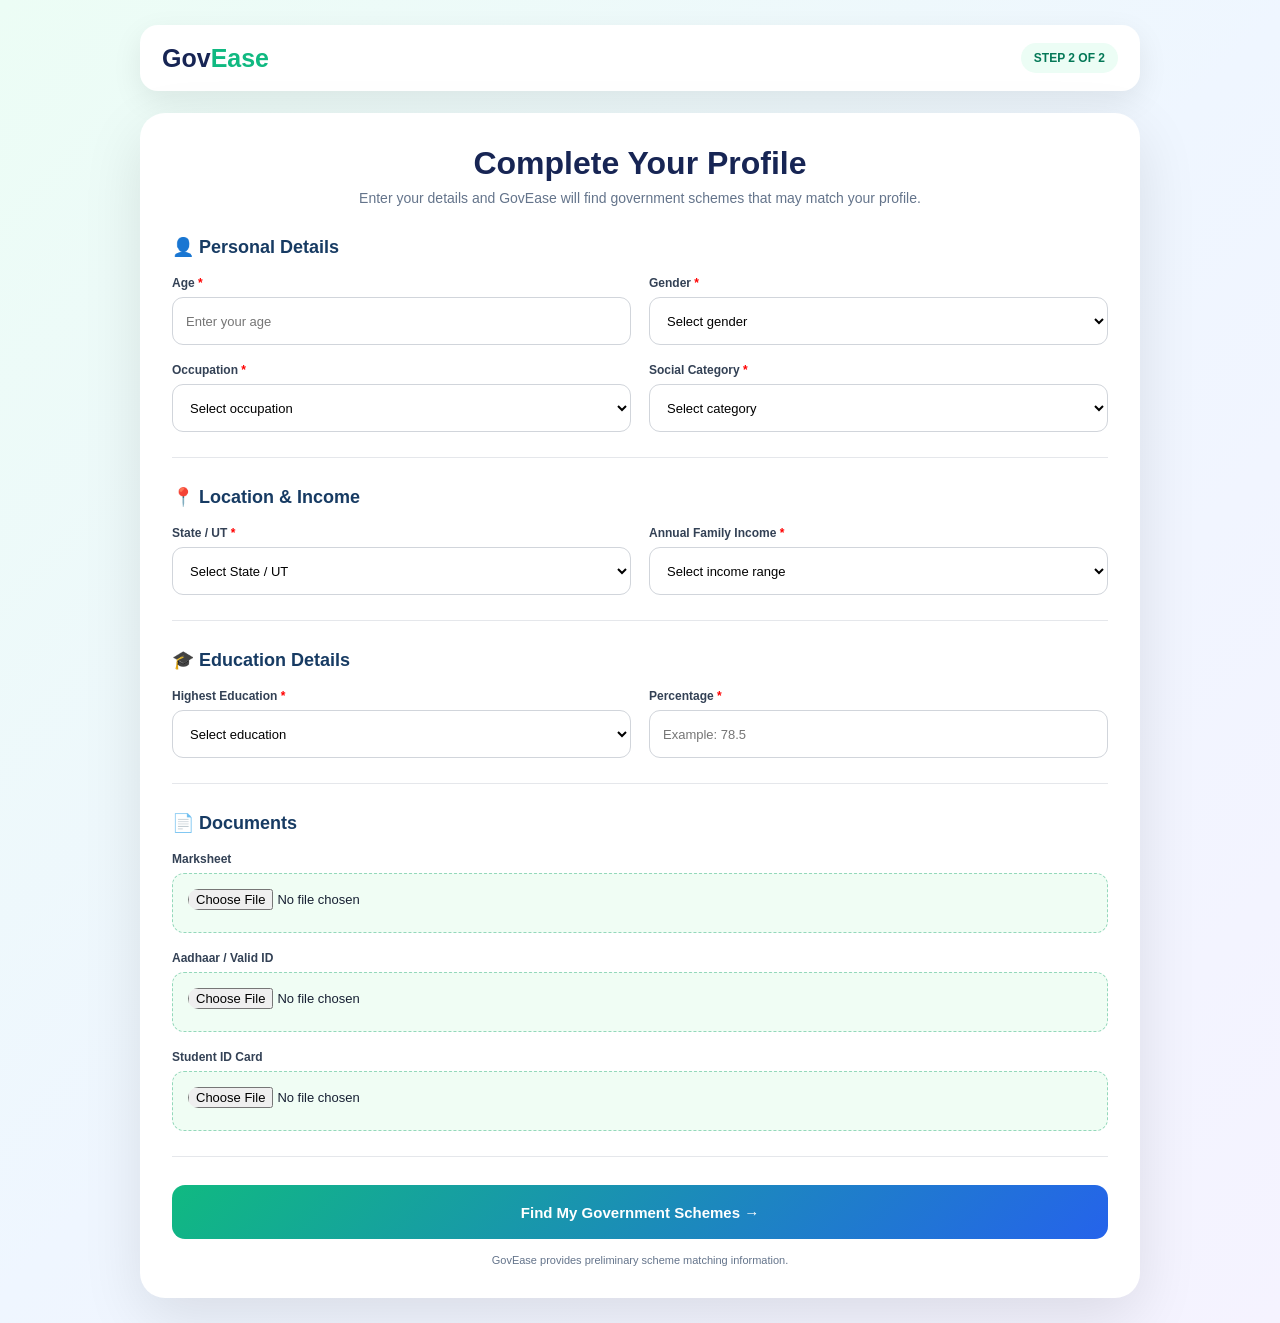
==== details.html @ 1f2f1ba0 "Add files via upload" ====
<!DOCTYPE html>
<html lang="en">
<head>
    <meta charset="UTF-8">
    <meta name="viewport" content="width=device-width, initial-scale=1.0">
    <title>GovEase | Find Government Schemes</title>

    <style>
        * {
            box-sizing: border-box;
            margin: 0;
            padding: 0;
        }

        body {
            font-family: Arial, sans-serif;
            min-height: 100vh;
            background: linear-gradient(135deg, #ecfdf5, #eff6ff, #f5f3ff);
            padding: 25px 15px;
            color: #172033;
        }

        .container {
            max-width: 1000px;
            margin: auto;
        }

        .header {
            background: white;
            padding: 18px 22px;
            border-radius: 18px;
            display: flex;
            justify-content: space-between;
            align-items: center;
            margin-bottom: 22px;
            box-shadow: 0 10px 30px rgba(0,0,0,.08);
        }

        .logo {
            font-size: 25px;
            font-weight: bold;
            color: #172554;
        }

        .logo span {
            color: #10b981;
        }

        .step {
            background: #ecfdf5;
            color: #047857;
            padding: 8px 13px;
            border-radius: 20px;
            font-size: 12px;
            font-weight: bold;
        }

        .card {
            background: white;
            padding: 32px;
            border-radius: 25px;
            box-shadow: 0 20px 60px rgba(0,0,0,.10);
        }

        h1 {
            text-align: center;
            color: #172554;
            margin-bottom: 8px;
        }

        .subtitle {
            text-align: center;
            color: #64748b;
            margin-bottom: 30px;
            font-size: 14px;
        }

        .section {
            margin-bottom: 28px;
            padding-bottom: 25px;
            border-bottom: 1px solid #e5e7eb;
        }

        .section h2 {
            font-size: 18px;
            color: #173b63;
            margin-bottom: 18px;
        }

        .grid {
            display: grid;
            grid-template-columns: 1fr 1fr;
            gap: 18px;
        }

        .field {
            display: flex;
            flex-direction: column;
            gap: 7px;
        }

        .full {
            grid-column: 1 / -1;
        }

        label {
            font-size: 12px;
            font-weight: bold;
            color: #334155;
        }

        .required {
            color: red;
        }

        input,
        select {
            width: 100%;
            height: 48px;
            padding: 0 13px;
            border: 1px solid #d1d5db;
            border-radius: 11px;
            outline: none;
            font-size: 13px;
            background: white;
        }

        input:focus,
        select:focus {
            border-color: #10b981;
            box-shadow: 0 0 0 3px rgba(16,185,129,.12);
        }

        .upload {
            border: 1px dashed #94d8bb;
            padding: 15px;
            border-radius: 12px;
            background: #f0fdf4;
        }

        .upload input {
            height: auto;
            border: none;
            padding: 0;
            background: transparent;
        }

        .file-status {
            margin-top: 7px;
            font-size: 11px;
        }

        .button {
            width: 100%;
            height: 54px;
            border: none;
            border-radius: 13px;
            background: linear-gradient(135deg, #10b981, #2563eb);
            color: white;
            font-size: 15px;
            font-weight: bold;
            cursor: pointer;
        }

        .button:disabled {
            opacity: .65;
            cursor: not-allowed;
        }

        .message {
            display: none;
            margin: 15px 0;
            padding: 13px;
            border-radius: 10px;
            font-size: 12px;
        }

        .error {
            color: #991b1b;
            background: #fef2f2;
            border: 1px solid #fecaca;
        }

        .success {
            color: #065f46;
            background: #ecfdf5;
            border: 1px solid #a7f3d0;
        }

        .note {
            text-align: center;
            margin-top: 15px;
            color: #64748b;
            font-size: 11px;
        }

        @media(max-width:700px) {
            .grid {
                grid-template-columns: 1fr;
            }

            .full {
                grid-column: auto;
            }

            .card {
                padding: 22px 17px;
            }

            .step {
                display: none;
            }
        }
    </style>
</head>

<body>

<div class="container">

    <div class="header">
        <div class="logo">
            Gov<span>Ease</span>
        </div>

        <div class="step">
            STEP 2 OF 2
        </div>
    </div>

    <div class="card">

        <h1>Complete Your Profile</h1>

        <p class="subtitle">
            Enter your details and GovEase will find government schemes
            that may match your profile.
        </p>

        <!-- PERSONAL -->
        <div class="section">
            <h2>👤 Personal Details</h2>

            <div class="grid">

                <div class="field">
                    <label>Age <span class="required">*</span></label>
                    <input id="age" type="number" min="1" max="120"
                           placeholder="Enter your age">
                </div>

                <div class="field">
                    <label>Gender <span class="required">*</span></label>
                    <select id="gender">
                        <option value="">Select gender</option>
                        <option value="Male">Male</option>
                        <option value="Female">Female</option>
                        <option value="Other">Other</option>
                    </select>
                </div>

                <div class="field">
                    <label>Occupation <span class="required">*</span></label>
                    <select id="occupation">
                        <option value="">Select occupation</option>
                        <option value="student">Student</option>
                        <option value="farmer">Farmer</option>
                        <option value="worker">Worker</option>
                        <option value="business">Business</option>
                        <option value="unemployed">Unemployed</option>
                        <option value="other">Other</option>
                    </select>
                </div>

                <div class="field">
                    <label>Social Category <span class="required">*</span></label>
                    <select id="category">
                        <option value="">Select category</option>
                        <option value="General">General</option>
                        <option value="OBC">OBC</option>
                        <option value="SC">SC</option>
                        <option value="ST">ST</option>
                        <option value="Other">Other</option>
                    </select>
                </div>

            </div>
        </div>

        <!-- LOCATION -->
        <div class="section">
            <h2>📍 Location & Income</h2>

            <div class="grid">

                <div class="field">
                    <label>State / UT <span class="required">*</span></label>
                    <select id="state">
                        <option value="">Select State / UT</option>
                        <option>Uttar Pradesh</option>
                        <option>Delhi</option>
                        <option>Maharashtra</option>
                        <option>Bihar</option>
                        <option>Madhya Pradesh</option>
                        <option>Rajasthan</option>
                        <option>Haryana</option>
                        <option>Punjab</option>
                        <option>Gujarat</option>
                        <option>West Bengal</option>
                        <option>Karnataka</option>
                        <option>Tamil Nadu</option>
                        <option>Telangana</option>
                        <option>Andhra Pradesh</option>
                        <option>Kerala</option>
                        <option>Odisha</option>
                        <option>Jharkhand</option>
                        <option>Chhattisgarh</option>
                        <option>Uttarakhand</option>
                        <option>Himachal Pradesh</option>
                        <option>Assam</option>
                        <option>Jammu and Kashmir</option>
                        <option>Other</option>
                    </select>
                </div>

                <div class="field">
                    <label>Annual Family Income <span class="required">*</span></label>
                    <select id="income">
                        <option value="">Select income range</option>
                        <option value="below_1_lakh">Below ₹1 Lakh</option>
                        <option value="1_2_lakh">₹1–2 Lakh</option>
                        <option value="2_5_lakh">₹2–5 Lakh</option>
                        <option value="5_8_lakh">₹5–8 Lakh</option>
                        <option value="above_8_lakh">Above ₹8 Lakh</option>
                    </select>
                </div>

            </div>
        </div>

        <!-- EDUCATION -->
        <div class="section">
            <h2>🎓 Education Details</h2>

            <div class="grid">

                <div class="field">
                    <label>Highest Education <span class="required">*</span></label>
                    <select id="education">
                        <option value="">Select education</option>
                        <option value="10th">10th</option>
                        <option value="12th">12th</option>
                        <option value="diploma">Diploma</option>
                        <option value="graduate">Graduate</option>
                        <option value="postgraduate">Postgraduate</option>
                    </select>
                </div>

                <div class="field">
                    <label>Percentage <span class="required">*</span></label>
                    <input id="percentage" type="number"
                           min="0" max="100" step="0.01"
                           placeholder="Example: 78.5">
                </div>

            </div>
        </div>

        <!-- DOCUMENTS -->
        <div class="section">
            <h2>📄 Documents</h2>

            <div class="grid">

                <div class="field full">
                    <label>Marksheet</label>

                    <div class="upload">
                        <input id="marksheet"
                               type="file"
                               accept=".jpg,.jpeg,.png,.pdf">

                        <div id="marksheetStatus"
                             class="file-status"></div>
                    </div>
                </div>

                <div class="field full">
                    <label>Aadhaar / Valid ID</label>

                    <div class="upload">
                        <input id="aadhaar"
                               type="file"
                               accept=".jpg,.jpeg,.png,.pdf">

                        <div id="aadhaarStatus"
                             class="file-status"></div>
                    </div>
                </div>

                <div class="field full">
                    <label>Student ID Card</label>

                    <div class="upload">
                        <input id="studentId"
                               type="file"
                               accept=".jpg,.jpeg,.png,.pdf">

                        <div id="studentIdStatus"
                             class="file-status"></div>
                    </div>
                </div>

            </div>
        </div>

        <div id="errorBox" class="message error"></div>
        <div id="successBox" class="message success"></div>

        <button id="submitBtn" class="button">
            Find My Government Schemes →
        </button>

        <div class="note">
            GovEase provides preliminary scheme matching information.
        </div>

    </div>
</div>


<script>

    /* =========================================
       FLASK API
    ========================================= */

    const API_BASE = "http://127.0.0.1:5000";


    /* =========================================
       ELEMENTS
    ========================================= */

    const submitBtn = document.getElementById("submitBtn");
    const errorBox = document.getElementById("errorBox");
    const successBox = document.getElementById("successBox");


    /* =========================================
       MESSAGE FUNCTIONS
    ========================================= */

    function showError(message) {

        errorBox.textContent = message;
        errorBox.style.display = "block";
        successBox.style.display = "none";

        errorBox.scrollIntoView({
            behavior: "smooth",
            block: "center"
        });
    }


    function showSuccess(message) {

        successBox.textContent = message;
        successBox.style.display = "block";
        errorBox.style.display = "none";
    }


    function clearMessages() {

        errorBox.style.display = "none";
        successBox.style.display = "none";
    }


    /* =========================================
       SAFE JSON RESPONSE
    ========================================= */

    async function getJsonResponse(response) {

        const contentType =
            response.headers.get("content-type") || "";

        const text = await response.text();

        if (!contentType.includes("application/json")) {

            console.error(
                "Server response:",
                text
            );

            throw new Error(
                "Flask API returned HTML instead of JSON. " +
                "Please check the API URL and Flask routes."
            );
        }

        try {

            return JSON.parse(text);

        } catch (error) {

            throw new Error(
                "Flask returned invalid JSON."
            );
        }
    }


    /* =========================================
       FILE STATUS
    ========================================= */

    function setupFile(inputId, statusId) {

        const input =
            document.getElementById(inputId);

        const status =
            document.getElementById(statusId);

        input.addEventListener("change", () => {

            const file = input.files[0];

            if (!file) {
                status.textContent = "";
                return;
            }

            if (file.size > 5 * 1024 * 1024) {

                input.value = "";

                status.textContent =
                    "❌ File must be below 5 MB.";

                status.style.color = "#dc2626";

                return;
            }

            status.textContent =
                "✓ " + file.name;

            status.style.color = "#059669";
        });
    }


    setupFile("marksheet", "marksheetStatus");
    setupFile("aadhaar", "aadhaarStatus");
    setupFile("studentId", "studentIdStatus");


    /* =========================================
       CHECK FLASK API
    ========================================= */

    async function checkServer() {

        const response =
            await fetch(
                API_BASE + "/api/schemes"
            );

        return await getJsonResponse(response);
    }


    /* =========================================
       MAIN SUBMIT
    ========================================= */

    submitBtn.addEventListener("click", async () => {

        clearMessages();

        const age =
            Number(document.getElementById("age").value);

        const gender =
            document.getElementById("gender").value;

        const occupation =
            document.getElementById("occupation").value;

        const category =
            document.getElementById("category").value;

        const state =
            document.getElementById("state").value;

        const income =
            document.getElementById("income").value;

        const education =
            document.getElementById("education").value;

        const percentage =
            Number(document.getElementById("percentage").value);


        /* =====================================
           VALIDATION
        ===================================== */

        if (!age || age < 1 || age > 120) {
            showError("Please enter a valid age.");
            return;
        }

        if (!gender) {
            showError("Please select gender.");
            return;
        }

        if (!occupation) {
            showError("Please select occupation.");
            return;
        }

        if (!category) {
            showError("Please select social category.");
            return;
        }

        if (!state) {
            showError("Please select State / UT.");
            return;
        }

        if (!income) {
            showError("Please select annual family income.");
            return;
        }

        if (!education) {
            showError("Please select education.");
            return;
        }

        if (
            Number.isNaN(percentage) ||
            percentage < 0 ||
            percentage > 100
        ) {
            showError("Please enter a valid percentage.");
            return;
        }


        /* =====================================
           PROFILE OBJECT
        ===================================== */

        const profile = {

            age: age,

            gender: gender,

            occupation: occupation,

            category: category,

            state: state,

            income: income,

            education: education,

            percentage: percentage,

            documents: {

                aadhaar:
                    Boolean(
                        document.getElementById("aadhaar").files[0]
                    ),

                marksheet:
                    Boolean(
                        document.getElementById("marksheet").files[0]
                    ),

                studentId:
                    Boolean(
                        document.getElementById("studentId").files[0]
                    )
            }
        };


        /* =====================================
           SEND TO FLASK
        ===================================== */

        submitBtn.disabled = true;

        submitBtn.textContent =
            "Finding Suitable Schemes...";


        try {

            const response =
                await fetch(
                    API_BASE + "/api/check-eligibility",
                    {
                        method: "POST",

                        headers: {
                            "Content-Type":
                                "application/json"
                        },

                        body:
                            JSON.stringify(profile)
                    }
                );


            const result =
                await getJsonResponse(response);


            if (!response.ok) {

                throw new Error(
                    result.message ||
                    "Eligibility check failed."
                );
            }


            /* =====================================
               SAVE DATA
            ===================================== */

            localStorage.setItem(
                "goveaseProfile",
                JSON.stringify(profile)
            );


            localStorage.setItem(
                "goveaseResults",
                JSON.stringify(result)
            );


            showSuccess(
                "Schemes found successfully! Opening results..."
            );


            /* =====================================
               OPEN RESULTS
            ===================================== */

            setTimeout(() => {

                window.location.href =
                    "eligibility.html";

            }, 700);


        } catch (error) {

            console.error(error);

            showError(
                error.message ||
                "Unable to connect with GovEase server."
            );

            submitBtn.disabled = false;

            submitBtn.textContent =
                "Find My Government Schemes →";
        }

    });

</script>

</body>
</html>
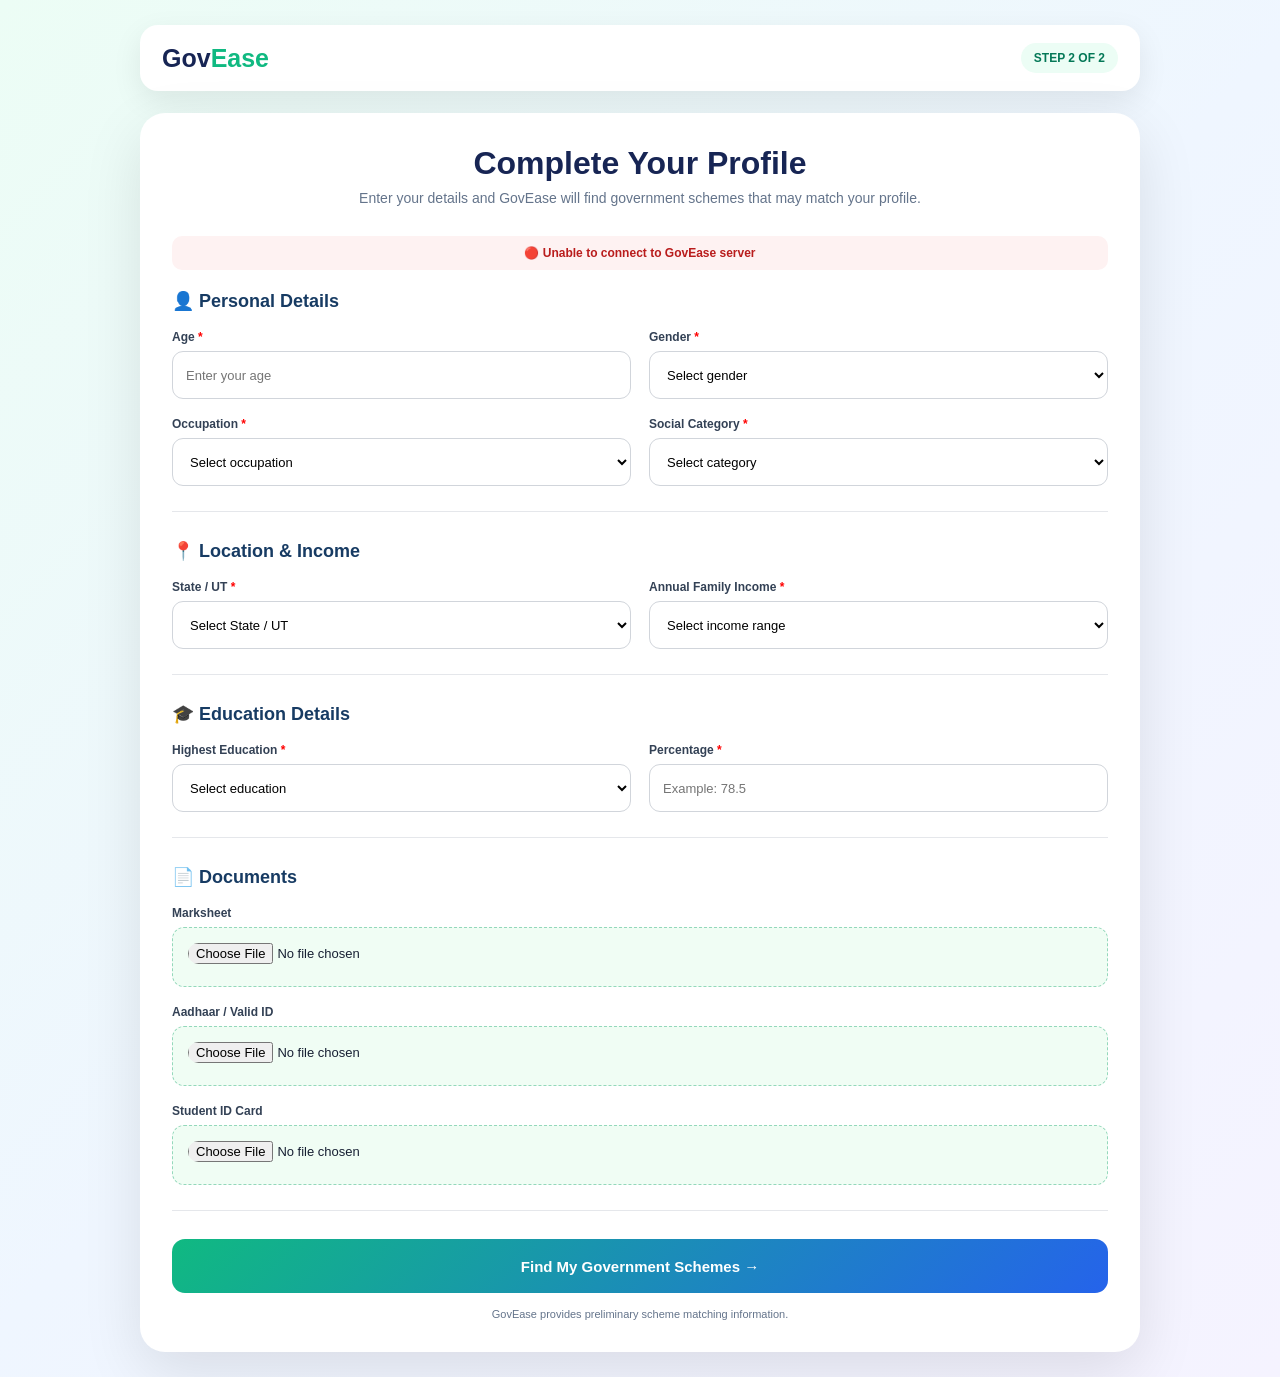
==== commit ef44039b: "GovEase final project" ====
--- a/details.html
+++ b/details.html
@@ -1,799 +1,1259 @@
-<!DOCTYPE html>
-<html lang="en">
-<head>
-    <meta charset="UTF-8">
-    <meta name="viewport" content="width=device-width, initial-scale=1.0">
-    <title>GovEase | Find Government Schemes</title>
-
-    <style>
-        * {
-            box-sizing: border-box;
-            margin: 0;
-            padding: 0;
-        }
-
-        body {
-            font-family: Arial, sans-serif;
-            min-height: 100vh;
-            background: linear-gradient(135deg, #ecfdf5, #eff6ff, #f5f3ff);
-            padding: 25px 15px;
-            color: #172033;
-        }
-
-        .container {
-            max-width: 1000px;
-            margin: auto;
-        }
-
-        .header {
-            background: white;
-            padding: 18px 22px;
-            border-radius: 18px;
-            display: flex;
-            justify-content: space-between;
-            align-items: center;
-            margin-bottom: 22px;
-            box-shadow: 0 10px 30px rgba(0,0,0,.08);
-        }
-
-        .logo {
-            font-size: 25px;
-            font-weight: bold;
-            color: #172554;
-        }
-
-        .logo span {
-            color: #10b981;
-        }
-
-        .step {
-            background: #ecfdf5;
-            color: #047857;
-            padding: 8px 13px;
-            border-radius: 20px;
-            font-size: 12px;
-            font-weight: bold;
-        }
-
-        .card {
-            background: white;
-            padding: 32px;
-            border-radius: 25px;
-            box-shadow: 0 20px 60px rgba(0,0,0,.10);
-        }
-
-        h1 {
-            text-align: center;
-            color: #172554;
-            margin-bottom: 8px;
-        }
-
-        .subtitle {
-            text-align: center;
-            color: #64748b;
-            margin-bottom: 30px;
-            font-size: 14px;
-        }
-
-        .section {
-            margin-bottom: 28px;
-            padding-bottom: 25px;
-            border-bottom: 1px solid #e5e7eb;
-        }
-
-        .section h2 {
-            font-size: 18px;
-            color: #173b63;
-            margin-bottom: 18px;
-        }
-
-        .grid {
-            display: grid;
-            grid-template-columns: 1fr 1fr;
-            gap: 18px;
-        }
-
-        .field {
-            display: flex;
-            flex-direction: column;
-            gap: 7px;
-        }
-
-        .full {
-            grid-column: 1 / -1;
-        }
-
-        label {
-            font-size: 12px;
-            font-weight: bold;
-            color: #334155;
-        }
-
-        .required {
-            color: red;
-        }
-
-        input,
-        select {
-            width: 100%;
-            height: 48px;
-            padding: 0 13px;
-            border: 1px solid #d1d5db;
-            border-radius: 11px;
-            outline: none;
-            font-size: 13px;
-            background: white;
-        }
-
-        input:focus,
-        select:focus {
-            border-color: #10b981;
-            box-shadow: 0 0 0 3px rgba(16,185,129,.12);
-        }
-
-        .upload {
-            border: 1px dashed #94d8bb;
-            padding: 15px;
-            border-radius: 12px;
-            background: #f0fdf4;
-        }
-
-        .upload input {
-            height: auto;
-            border: none;
-            padding: 0;
-            background: transparent;
-        }
-
-        .file-status {
-            margin-top: 7px;
-            font-size: 11px;
-        }
-
-        .button {
-            width: 100%;
-            height: 54px;
-            border: none;
-            border-radius: 13px;
-            background: linear-gradient(135deg, #10b981, #2563eb);
-            color: white;
-            font-size: 15px;
-            font-weight: bold;
-            cursor: pointer;
-        }
-
-        .button:disabled {
-            opacity: .65;
-            cursor: not-allowed;
-        }
-
-        .message {
-            display: none;
-            margin: 15px 0;
-            padding: 13px;
-            border-radius: 10px;
-            font-size: 12px;
-        }
-
-        .error {
-            color: #991b1b;
-            background: #fef2f2;
-            border: 1px solid #fecaca;
-        }
-
-        .success {
-            color: #065f46;
-            background: #ecfdf5;
-            border: 1px solid #a7f3d0;
-        }
-
-        .note {
-            text-align: center;
-            margin-top: 15px;
-            color: #64748b;
-            font-size: 11px;
-        }
-
-        @media(max-width:700px) {
-            .grid {
-                grid-template-columns: 1fr;
-            }
-
-            .full {
-                grid-column: auto;
-            }
-
-            .card {
-                padding: 22px 17px;
-            }
-
-            .step {
-                display: none;
-            }
-        }
-    </style>
-</head>
-
-<body>
-
-<div class="container">
-
-    <div class="header">
-        <div class="logo">
-            Gov<span>Ease</span>
-        </div>
-
-        <div class="step">
-            STEP 2 OF 2
-        </div>
-    </div>
-
-    <div class="card">
-
-        <h1>Complete Your Profile</h1>
-
-        <p class="subtitle">
-            Enter your details and GovEase will find government schemes
-            that may match your profile.
-        </p>
-
-        <!-- PERSONAL -->
-        <div class="section">
-            <h2>👤 Personal Details</h2>
-
-            <div class="grid">
-
-                <div class="field">
-                    <label>Age <span class="required">*</span></label>
-                    <input id="age" type="number" min="1" max="120"
-                           placeholder="Enter your age">
-                </div>
-
-                <div class="field">
-                    <label>Gender <span class="required">*</span></label>
-                    <select id="gender">
-                        <option value="">Select gender</option>
-                        <option value="Male">Male</option>
-                        <option value="Female">Female</option>
-                        <option value="Other">Other</option>
-                    </select>
-                </div>
-
-                <div class="field">
-                    <label>Occupation <span class="required">*</span></label>
-                    <select id="occupation">
-                        <option value="">Select occupation</option>
-                        <option value="student">Student</option>
-                        <option value="farmer">Farmer</option>
-                        <option value="worker">Worker</option>
-                        <option value="business">Business</option>
-                        <option value="unemployed">Unemployed</option>
-                        <option value="other">Other</option>
-                    </select>
-                </div>
-
-                <div class="field">
-                    <label>Social Category <span class="required">*</span></label>
-                    <select id="category">
-                        <option value="">Select category</option>
-                        <option value="General">General</option>
-                        <option value="OBC">OBC</option>
-                        <option value="SC">SC</option>
-                        <option value="ST">ST</option>
-                        <option value="Other">Other</option>
-                    </select>
-                </div>
-
-            </div>
-        </div>
-
-        <!-- LOCATION -->
-        <div class="section">
-            <h2>📍 Location & Income</h2>
-
-            <div class="grid">
-
-                <div class="field">
-                    <label>State / UT <span class="required">*</span></label>
-                    <select id="state">
-                        <option value="">Select State / UT</option>
-                        <option>Uttar Pradesh</option>
-                        <option>Delhi</option>
-                        <option>Maharashtra</option>
-                        <option>Bihar</option>
-                        <option>Madhya Pradesh</option>
-                        <option>Rajasthan</option>
-                        <option>Haryana</option>
-                        <option>Punjab</option>
-                        <option>Gujarat</option>
-                        <option>West Bengal</option>
-                        <option>Karnataka</option>
-                        <option>Tamil Nadu</option>
-                        <option>Telangana</option>
-                        <option>Andhra Pradesh</option>
-                        <option>Kerala</option>
-                        <option>Odisha</option>
-                        <option>Jharkhand</option>
-                        <option>Chhattisgarh</option>
-                        <option>Uttarakhand</option>
-                        <option>Himachal Pradesh</option>
-                        <option>Assam</option>
-                        <option>Jammu and Kashmir</option>
-                        <option>Other</option>
-                    </select>
-                </div>
-
-                <div class="field">
-                    <label>Annual Family Income <span class="required">*</span></label>
-                    <select id="income">
-                        <option value="">Select income range</option>
-                        <option value="below_1_lakh">Below ₹1 Lakh</option>
-                        <option value="1_2_lakh">₹1–2 Lakh</option>
-                        <option value="2_5_lakh">₹2–5 Lakh</option>
-                        <option value="5_8_lakh">₹5–8 Lakh</option>
-                        <option value="above_8_lakh">Above ₹8 Lakh</option>
-                    </select>
-                </div>
-
-            </div>
-        </div>
-
-        <!-- EDUCATION -->
-        <div class="section">
-            <h2>🎓 Education Details</h2>
-
-            <div class="grid">
-
-                <div class="field">
-                    <label>Highest Education <span class="required">*</span></label>
-                    <select id="education">
-                        <option value="">Select education</option>
-                        <option value="10th">10th</option>
-                        <option value="12th">12th</option>
-                        <option value="diploma">Diploma</option>
-                        <option value="graduate">Graduate</option>
-                        <option value="postgraduate">Postgraduate</option>
-                    </select>
-                </div>
-
-                <div class="field">
-                    <label>Percentage <span class="required">*</span></label>
-                    <input id="percentage" type="number"
-                           min="0" max="100" step="0.01"
-                           placeholder="Example: 78.5">
-                </div>
-
-            </div>
-        </div>
-
-        <!-- DOCUMENTS -->
-        <div class="section">
-            <h2>📄 Documents</h2>
-
-            <div class="grid">
-
-                <div class="field full">
-                    <label>Marksheet</label>
-
-                    <div class="upload">
-                        <input id="marksheet"
-                               type="file"
-                               accept=".jpg,.jpeg,.png,.pdf">
-
-                        <div id="marksheetStatus"
-                             class="file-status"></div>
-                    </div>
-                </div>
-
-                <div class="field full">
-                    <label>Aadhaar / Valid ID</label>
-
-                    <div class="upload">
-                        <input id="aadhaar"
-                               type="file"
-                               accept=".jpg,.jpeg,.png,.pdf">
-
-                        <div id="aadhaarStatus"
-                             class="file-status"></div>
-                    </div>
-                </div>
-
-                <div class="field full">
-                    <label>Student ID Card</label>
-
-                    <div class="upload">
-                        <input id="studentId"
-                               type="file"
-                               accept=".jpg,.jpeg,.png,.pdf">
-
-                        <div id="studentIdStatus"
-                             class="file-status"></div>
-                    </div>
-                </div>
-
-            </div>
-        </div>
-
-        <div id="errorBox" class="message error"></div>
-        <div id="successBox" class="message success"></div>
-
-        <button id="submitBtn" class="button">
-            Find My Government Schemes →
-        </button>
-
-        <div class="note">
-            GovEase provides preliminary scheme matching information.
-        </div>
-
-    </div>
-</div>
-
-
-<script>
-
-    /* =========================================
-       FLASK API
-    ========================================= */
-
-    const API_BASE = "http://127.0.0.1:5000";
-
-
-    /* =========================================
-       ELEMENTS
-    ========================================= */
-
-    const submitBtn = document.getElementById("submitBtn");
-    const errorBox = document.getElementById("errorBox");
-    const successBox = document.getElementById("successBox");
-
-
-    /* =========================================
-       MESSAGE FUNCTIONS
-    ========================================= */
-
-    function showError(message) {
-
-        errorBox.textContent = message;
-        errorBox.style.display = "block";
-        successBox.style.display = "none";
-
-        errorBox.scrollIntoView({
-            behavior: "smooth",
-            block: "center"
-        });
-    }
-
-
-    function showSuccess(message) {
-
-        successBox.textContent = message;
-        successBox.style.display = "block";
-        errorBox.style.display = "none";
-    }
-
-
-    function clearMessages() {
-
-        errorBox.style.display = "none";
-        successBox.style.display = "none";
-    }
-
-
-    /* =========================================
-       SAFE JSON RESPONSE
-    ========================================= */
-
-    async function getJsonResponse(response) {
-
-        const contentType =
-            response.headers.get("content-type") || "";
-
-        const text = await response.text();
-
-        if (!contentType.includes("application/json")) {
-
-            console.error(
-                "Server response:",
-                text
-            );
-
-            throw new Error(
-                "Flask API returned HTML instead of JSON. " +
-                "Please check the API URL and Flask routes."
-            );
-        }
-
-        try {
-
-            return JSON.parse(text);
-
-        } catch (error) {
-
-            throw new Error(
-                "Flask returned invalid JSON."
-            );
-        }
-    }
-
-
-    /* =========================================
-       FILE STATUS
-    ========================================= */
-
-    function setupFile(inputId, statusId) {
-
-        const input =
-            document.getElementById(inputId);
-
-        const status =
-            document.getElementById(statusId);
-
-        input.addEventListener("change", () => {
-
-            const file = input.files[0];
-
-            if (!file) {
-                status.textContent = "";
-                return;
-            }
-
-            if (file.size > 5 * 1024 * 1024) {
-
-                input.value = "";
-
-                status.textContent =
-                    "❌ File must be below 5 MB.";
-
-                status.style.color = "#dc2626";
-
-                return;
-            }
-
-            status.textContent =
-                "✓ " + file.name;
-
-            status.style.color = "#059669";
-        });
-    }
-
-
-    setupFile("marksheet", "marksheetStatus");
-    setupFile("aadhaar", "aadhaarStatus");
-    setupFile("studentId", "studentIdStatus");
-
-
-    /* =========================================
-       CHECK FLASK API
-    ========================================= */
-
-    async function checkServer() {
-
-        const response =
-            await fetch(
-                API_BASE + "/api/schemes"
-            );
-
-        return await getJsonResponse(response);
-    }
-
-
-    /* =========================================
-       MAIN SUBMIT
-    ========================================= */
-
-    submitBtn.addEventListener("click", async () => {
-
-        clearMessages();
-
-        const age =
-            Number(document.getElementById("age").value);
-
-        const gender =
-            document.getElementById("gender").value;
-
-        const occupation =
-            document.getElementById("occupation").value;
-
-        const category =
-            document.getElementById("category").value;
-
-        const state =
-            document.getElementById("state").value;
-
-        const income =
-            document.getElementById("income").value;
-
-        const education =
-            document.getElementById("education").value;
-
-        const percentage =
-            Number(document.getElementById("percentage").value);
-
-
-        /* =====================================
-           VALIDATION
-        ===================================== */
-
-        if (!age || age < 1 || age > 120) {
-            showError("Please enter a valid age.");
-            return;
-        }
-
-        if (!gender) {
-            showError("Please select gender.");
-            return;
-        }
-
-        if (!occupation) {
-            showError("Please select occupation.");
-            return;
-        }
-
-        if (!category) {
-            showError("Please select social category.");
-            return;
-        }
-
-        if (!state) {
-            showError("Please select State / UT.");
-            return;
-        }
-
-        if (!income) {
-            showError("Please select annual family income.");
-            return;
-        }
-
-        if (!education) {
-            showError("Please select education.");
-            return;
-        }
-
-        if (
-            Number.isNaN(percentage) ||
-            percentage < 0 ||
-            percentage > 100
-        ) {
-            showError("Please enter a valid percentage.");
-            return;
-        }
-
-
-        /* =====================================
-           PROFILE OBJECT
-        ===================================== */
-
-        const profile = {
-
-            age: age,
-
-            gender: gender,
-
-            occupation: occupation,
-
-            category: category,
-
-            state: state,
-
-            income: income,
-
-            education: education,
-
-            percentage: percentage,
-
-            documents: {
-
-                aadhaar:
-                    Boolean(
-                        document.getElementById("aadhaar").files[0]
-                    ),
-
-                marksheet:
-                    Boolean(
-                        document.getElementById("marksheet").files[0]
-                    ),
-
-                studentId:
-                    Boolean(
-                        document.getElementById("studentId").files[0]
-                    )
-            }
-        };
-
-
-        /* =====================================
-           SEND TO FLASK
-        ===================================== */
-
-        submitBtn.disabled = true;
-
-        submitBtn.textContent =
-            "Finding Suitable Schemes...";
-
-
-        try {
-
-            const response =
-                await fetch(
-                    API_BASE + "/api/check-eligibility",
-                    {
-                        method: "POST",
-
-                        headers: {
-                            "Content-Type":
-                                "application/json"
-                        },
-
-                        body:
-                            JSON.stringify(profile)
-                    }
-                );
-
-
-            const result =
-                await getJsonResponse(response);
-
-
-            if (!response.ok) {
-
-                throw new Error(
-                    result.message ||
-                    "Eligibility check failed."
-                );
-            }
-
-
-            /* =====================================
-               SAVE DATA
-            ===================================== */
-
-            localStorage.setItem(
-                "goveaseProfile",
-                JSON.stringify(profile)
-            );
-
-
-            localStorage.setItem(
-                "goveaseResults",
-                JSON.stringify(result)
-            );
-
-
-            showSuccess(
-                "Schemes found successfully! Opening results..."
-            );
-
-
-            /* =====================================
-               OPEN RESULTS
-            ===================================== */
-
-            setTimeout(() => {
-
-                window.location.href =
-                    "eligibility.html";
-
-            }, 700);
-
-
-        } catch (error) {
-
-            console.error(error);
-
-            showError(
-                error.message ||
-                "Unable to connect with GovEase server."
-            );
-
-            submitBtn.disabled = false;
-
-            submitBtn.textContent =
-                "Find My Government Schemes →";
-        }
-
-    });
-
-</script>
-
-</body>
+<!DOCTYPE html>
+<html lang="en">
+<head>
+    <meta charset="UTF-8">
+    <meta name="viewport" content="width=device-width, initial-scale=1.0">
+
+    <title>GovEase | Find Government Schemes</title>
+
+    <style>
+        * {
+            box-sizing: border-box;
+            margin: 0;
+            padding: 0;
+        }
+
+        body {
+            font-family: Arial, sans-serif;
+            min-height: 100vh;
+            background: linear-gradient(135deg, #ecfdf5, #eff6ff, #f5f3ff);
+            padding: 25px 15px;
+            color: #172033;
+        }
+
+        .container {
+            max-width: 1000px;
+            margin: auto;
+        }
+
+        .header {
+            background: white;
+            padding: 18px 22px;
+            border-radius: 18px;
+            display: flex;
+            justify-content: space-between;
+            align-items: center;
+            margin-bottom: 22px;
+            box-shadow: 0 10px 30px rgba(0,0,0,.08);
+        }
+
+        .logo {
+            font-size: 25px;
+            font-weight: bold;
+            color: #172554;
+        }
+
+        .logo span {
+            color: #10b981;
+        }
+
+        .step {
+            background: #ecfdf5;
+            color: #047857;
+            padding: 8px 13px;
+            border-radius: 20px;
+            font-size: 12px;
+            font-weight: bold;
+        }
+
+        .card {
+            background: white;
+            padding: 32px;
+            border-radius: 25px;
+            box-shadow: 0 20px 60px rgba(0,0,0,.10);
+        }
+
+        h1 {
+            text-align: center;
+            color: #172554;
+            margin-bottom: 8px;
+        }
+
+        .subtitle {
+            text-align: center;
+            color: #64748b;
+            margin-bottom: 30px;
+            font-size: 14px;
+        }
+
+        .section {
+            margin-bottom: 28px;
+            padding-bottom: 25px;
+            border-bottom: 1px solid #e5e7eb;
+        }
+
+        .section h2 {
+            font-size: 18px;
+            color: #173b63;
+            margin-bottom: 18px;
+        }
+
+        .grid {
+            display: grid;
+            grid-template-columns: 1fr 1fr;
+            gap: 18px;
+        }
+
+        .field {
+            display: flex;
+            flex-direction: column;
+            gap: 7px;
+        }
+
+        .full {
+            grid-column: 1 / -1;
+        }
+
+        label {
+            font-size: 12px;
+            font-weight: bold;
+            color: #334155;
+        }
+
+        .required {
+            color: red;
+        }
+
+        input,
+        select {
+            width: 100%;
+            height: 48px;
+            padding: 0 13px;
+            border: 1px solid #d1d5db;
+            border-radius: 11px;
+            outline: none;
+            font-size: 13px;
+            background: white;
+        }
+
+        input:focus,
+        select:focus {
+            border-color: #10b981;
+            box-shadow: 0 0 0 3px rgba(16,185,129,.12);
+        }
+
+        .upload {
+            border: 1px dashed #94d8bb;
+            padding: 15px;
+            border-radius: 12px;
+            background: #f0fdf4;
+        }
+
+        .upload input {
+            height: auto;
+            border: none;
+            padding: 0;
+            background: transparent;
+        }
+
+        .file-status {
+            margin-top: 7px;
+            font-size: 11px;
+        }
+
+        .button {
+            width: 100%;
+            height: 54px;
+            border: none;
+            border-radius: 13px;
+            background: linear-gradient(135deg, #10b981, #2563eb);
+            color: white;
+            font-size: 15px;
+            font-weight: bold;
+            cursor: pointer;
+        }
+
+        .button:disabled {
+            opacity: .65;
+            cursor: not-allowed;
+        }
+
+        .message {
+            display: none;
+            margin: 15px 0;
+            padding: 13px;
+            border-radius: 10px;
+            font-size: 12px;
+        }
+
+        .error {
+            color: #991b1b;
+            background: #fef2f2;
+            border: 1px solid #fecaca;
+        }
+
+        .success {
+            color: #065f46;
+            background: #ecfdf5;
+            border: 1px solid #a7f3d0;
+        }
+
+        .note {
+            text-align: center;
+            margin-top: 15px;
+            color: #64748b;
+            font-size: 11px;
+        }
+
+        .server-status {
+            margin-bottom: 20px;
+            padding: 10px;
+            border-radius: 10px;
+            text-align: center;
+            font-size: 12px;
+            font-weight: bold;
+            background: #f1f5f9;
+            color: #475569;
+        }
+
+        @media(max-width:700px) {
+            .grid {
+                grid-template-columns: 1fr;
+            }
+
+            .full {
+                grid-column: auto;
+            }
+
+            .card {
+                padding: 22px 17px;
+            }
+
+            .step {
+                display: none;
+            }
+        }
+    </style>
+</head>
+
+<body>
+
+<div class="container">
+
+    <div class="header">
+
+        <div class="logo">
+            Gov<span>Ease</span>
+        </div>
+
+        <div class="step">
+            STEP 2 OF 2
+        </div>
+
+    </div>
+
+
+    <div class="card">
+
+        <h1>Complete Your Profile</h1>
+
+        <p class="subtitle">
+            Enter your details and GovEase will find government schemes
+            that may match your profile.
+        </p>
+
+
+        <!-- SERVER STATUS -->
+
+        <div id="serverStatus" class="server-status">
+            🔄 Connecting to GovEase server...
+        </div>
+
+
+        <!-- PERSONAL DETAILS -->
+
+        <div class="section">
+
+            <h2>👤 Personal Details</h2>
+
+            <div class="grid">
+
+                <div class="field">
+
+                    <label>
+                        Age <span class="required">*</span>
+                    </label>
+
+                    <input
+                        id="age"
+                        type="number"
+                        min="1"
+                        max="120"
+                        placeholder="Enter your age"
+                    >
+
+                </div>
+
+
+                <div class="field">
+
+                    <label>
+                        Gender <span class="required">*</span>
+                    </label>
+
+                    <select id="gender">
+
+                        <option value="">
+                            Select gender
+                        </option>
+
+                        <option value="Male">
+                            Male
+                        </option>
+
+                        <option value="Female">
+                            Female
+                        </option>
+
+                        <option value="Other">
+                            Other
+                        </option>
+
+                    </select>
+
+                </div>
+
+
+                <div class="field">
+
+                    <label>
+                        Occupation <span class="required">*</span>
+                    </label>
+
+                    <select id="occupation">
+
+                        <option value="">
+                            Select occupation
+                        </option>
+
+                        <option value="student">
+                            Student
+                        </option>
+
+                        <option value="farmer">
+                            Farmer
+                        </option>
+
+                        <option value="worker">
+                            Worker
+                        </option>
+
+                        <option value="business">
+                            Business
+                        </option>
+
+                        <option value="unemployed">
+                            Unemployed
+                        </option>
+
+                        <option value="other">
+                            Other
+                        </option>
+
+                    </select>
+
+                </div>
+
+
+                <div class="field">
+
+                    <label>
+                        Social Category <span class="required">*</span>
+                    </label>
+
+                    <select id="category">
+
+                        <option value="">
+                            Select category
+                        </option>
+
+                        <option value="General">
+                            General
+                        </option>
+
+                        <option value="OBC">
+                            OBC
+                        </option>
+
+                        <option value="SC">
+                            SC
+                        </option>
+
+                        <option value="ST">
+                            ST
+                        </option>
+
+                        <option value="Other">
+                            Other
+                        </option>
+
+                    </select>
+
+                </div>
+
+            </div>
+
+        </div>
+
+
+        <!-- LOCATION -->
+
+        <div class="section">
+
+            <h2>📍 Location & Income</h2>
+
+            <div class="grid">
+
+                <div class="field">
+
+                    <label>
+                        State / UT <span class="required">*</span>
+                    </label>
+
+                    <select id="state">
+
+                        <option value="">
+                            Select State / UT
+                        </option>
+
+                        <option>Uttar Pradesh</option>
+                        <option>Delhi</option>
+                        <option>Maharashtra</option>
+                        <option>Bihar</option>
+                        <option>Madhya Pradesh</option>
+                        <option>Rajasthan</option>
+                        <option>Haryana</option>
+                        <option>Punjab</option>
+                        <option>Gujarat</option>
+                        <option>West Bengal</option>
+                        <option>Karnataka</option>
+                        <option>Tamil Nadu</option>
+                        <option>Telangana</option>
+                        <option>Andhra Pradesh</option>
+                        <option>Kerala</option>
+                        <option>Odisha</option>
+                        <option>Jharkhand</option>
+                        <option>Chhattisgarh</option>
+                        <option>Uttarakhand</option>
+                        <option>Himachal Pradesh</option>
+                        <option>Assam</option>
+                        <option>Jammu and Kashmir</option>
+                        <option>Other</option>
+
+                    </select>
+
+                </div>
+
+
+                <div class="field">
+
+                    <label>
+                        Annual Family Income
+                        <span class="required">*</span>
+                    </label>
+
+                    <select id="income">
+
+                        <option value="">
+                            Select income range
+                        </option>
+
+                        <option value="below_1_lakh">
+                            Below ₹1 Lakh
+                        </option>
+
+                        <option value="1_2_lakh">
+                            ₹1–2 Lakh
+                        </option>
+
+                        <option value="2_5_lakh">
+                            ₹2–5 Lakh
+                        </option>
+
+                        <option value="5_8_lakh">
+                            ₹5–8 Lakh
+                        </option>
+
+                        <option value="above_8_lakh">
+                            Above ₹8 Lakh
+                        </option>
+
+                    </select>
+
+                </div>
+
+            </div>
+
+        </div>
+
+
+        <!-- EDUCATION -->
+
+        <div class="section">
+
+            <h2>🎓 Education Details</h2>
+
+            <div class="grid">
+
+                <div class="field">
+
+                    <label>
+                        Highest Education
+                        <span class="required">*</span>
+                    </label>
+
+                    <select id="education">
+
+                        <option value="">
+                            Select education
+                        </option>
+
+                        <option value="10th">
+                            10th
+                        </option>
+
+                        <option value="12th">
+                            12th
+                        </option>
+
+                        <option value="diploma">
+                            Diploma
+                        </option>
+
+                        <option value="graduate">
+                            Graduate
+                        </option>
+
+                        <option value="postgraduate">
+                            Postgraduate
+                        </option>
+
+                    </select>
+
+                </div>
+
+
+                <div class="field">
+
+                    <label>
+                        Percentage
+                        <span class="required">*</span>
+                    </label>
+
+                    <input
+                        id="percentage"
+                        type="number"
+                        min="0"
+                        max="100"
+                        step="0.01"
+                        placeholder="Example: 78.5"
+                    >
+
+                </div>
+
+            </div>
+
+        </div>
+
+
+        <!-- DOCUMENTS -->
+
+        <div class="section">
+
+            <h2>📄 Documents</h2>
+
+            <div class="grid">
+
+                <div class="field full">
+
+                    <label>
+                        Marksheet
+                    </label>
+
+                    <div class="upload">
+
+                        <input
+                            id="marksheet"
+                            type="file"
+                            accept=".jpg,.jpeg,.png,.pdf"
+                        >
+
+                        <div
+                            id="marksheetStatus"
+                            class="file-status">
+                        </div>
+
+                    </div>
+
+                </div>
+
+
+                <div class="field full">
+
+                    <label>
+                        Aadhaar / Valid ID
+                    </label>
+
+                    <div class="upload">
+
+                        <input
+                            id="aadhaar"
+                            type="file"
+                            accept=".jpg,.jpeg,.png,.pdf"
+                        >
+
+                        <div
+                            id="aadhaarStatus"
+                            class="file-status">
+                        </div>
+
+                    </div>
+
+                </div>
+
+
+                <div class="field full">
+
+                    <label>
+                        Student ID Card
+                    </label>
+
+                    <div class="upload">
+
+                        <input
+                            id="studentId"
+                            type="file"
+                            accept=".jpg,.jpeg,.png,.pdf"
+                        >
+
+                        <div
+                            id="studentIdStatus"
+                            class="file-status">
+                        </div>
+
+                    </div>
+
+                </div>
+
+            </div>
+
+        </div>
+
+
+        <div
+            id="errorBox"
+            class="message error">
+        </div>
+
+
+        <div
+            id="successBox"
+            class="message success">
+        </div>
+
+
+        <button
+            id="submitBtn"
+            class="button">
+
+            Find My Government Schemes →
+
+        </button>
+
+
+        <div class="note">
+            GovEase provides preliminary scheme matching information.
+        </div>
+
+    </div>
+
+</div>
+
+
+<script>
+
+    /*
+    =====================================================
+    IMPORTANT
+    =====================================================
+
+    This is the LIVE Render backend.
+
+    DO NOT change this to:
+    localhost
+    127.0.0.1
+    192.168.x.x
+
+    This URL works from different laptops and mobiles
+    when the frontend is hosted online.
+    =====================================================
+    */
+
+    const API_BASE =
+        "https://backend-7d9i.onrender.com";
+
+
+    const submitBtn =
+        document.getElementById("submitBtn");
+
+    const errorBox =
+        document.getElementById("errorBox");
+
+    const successBox =
+        document.getElementById("successBox");
+
+    const serverStatus =
+        document.getElementById("serverStatus");
+
+
+    /*
+    =====================================================
+    SHOW ERROR
+    =====================================================
+    */
+
+    function showError(message) {
+
+        errorBox.textContent = message;
+
+        errorBox.style.display = "block";
+
+        successBox.style.display = "none";
+
+        errorBox.scrollIntoView({
+            behavior: "smooth",
+            block: "center"
+        });
+    }
+
+
+    /*
+    =====================================================
+    SHOW SUCCESS
+    =====================================================
+    */
+
+    function showSuccess(message) {
+
+        successBox.textContent = message;
+
+        successBox.style.display = "block";
+
+        errorBox.style.display = "none";
+    }
+
+
+    /*
+    =====================================================
+    CLEAR MESSAGES
+    =====================================================
+    */
+
+    function clearMessages() {
+
+        errorBox.style.display = "none";
+
+        successBox.style.display = "none";
+    }
+
+
+    /*
+    =====================================================
+    SAFE JSON
+    =====================================================
+    */
+
+    async function getJsonResponse(response) {
+
+        const text =
+            await response.text();
+
+        let data;
+
+        try {
+
+            data =
+                JSON.parse(text);
+
+        } catch (error) {
+
+            console.error(
+                "Server response:",
+                text
+            );
+
+            throw new Error(
+                "Server returned an invalid response."
+            );
+        }
+
+        return data;
+    }
+
+
+    /*
+    =====================================================
+    FILE STATUS
+    =====================================================
+    */
+
+    function setupFile(
+        inputId,
+        statusId
+    ) {
+
+        const input =
+            document.getElementById(inputId);
+
+        const status =
+            document.getElementById(statusId);
+
+
+        input.addEventListener(
+            "change",
+            () => {
+
+                const file =
+                    input.files[0];
+
+
+                if (!file) {
+
+                    status.textContent = "";
+
+                    return;
+                }
+
+
+                if (
+                    file.size >
+                    5 * 1024 * 1024
+                ) {
+
+                    input.value = "";
+
+                    status.textContent =
+                        "❌ File must be below 5 MB.";
+
+                    status.style.color =
+                        "#dc2626";
+
+                    return;
+                }
+
+
+                status.textContent =
+                    "✓ " + file.name;
+
+                status.style.color =
+                    "#059669";
+
+            }
+        );
+    }
+
+
+    setupFile(
+        "marksheet",
+        "marksheetStatus"
+    );
+
+    setupFile(
+        "aadhaar",
+        "aadhaarStatus"
+    );
+
+    setupFile(
+        "studentId",
+        "studentIdStatus"
+    );
+
+
+    /*
+    =====================================================
+    CHECK LIVE RENDER SERVER
+    =====================================================
+    */
+
+    async function checkServer() {
+
+        try {
+
+            const response =
+                await fetch(
+                    API_BASE + "/",
+                    {
+                        method: "GET"
+                    }
+                );
+
+
+            if (!response.ok) {
+
+                throw new Error(
+                    "Server is not responding."
+                );
+            }
+
+
+            serverStatus.textContent =
+                "🟢 GovEase server connected";
+
+            serverStatus.style.background =
+                "#ecfdf5";
+
+            serverStatus.style.color =
+                "#047857";
+
+
+            return true;
+
+        } catch (error) {
+
+            console.error(error);
+
+            serverStatus.textContent =
+                "🔴 Unable to connect to GovEase server";
+
+            serverStatus.style.background =
+                "#fef2f2";
+
+            serverStatus.style.color =
+                "#b91c1c";
+
+
+            return false;
+        }
+    }
+
+
+    /*
+    =====================================================
+    CHECK SERVER WHEN PAGE OPENS
+    =====================================================
+    */
+
+    checkServer();
+
+
+    /*
+    =====================================================
+    MAIN SUBMIT
+    =====================================================
+    */
+
+    submitBtn.addEventListener(
+        "click",
+        async () => {
+
+            clearMessages();
+
+
+            const age =
+                Number(
+                    document.getElementById("age").value
+                );
+
+
+            const gender =
+                document.getElementById("gender").value;
+
+
+            const occupation =
+                document.getElementById("occupation").value;
+
+
+            const category =
+                document.getElementById("category").value;
+
+
+            const state =
+                document.getElementById("state").value;
+
+
+            const income =
+                document.getElementById("income").value;
+
+
+            const education =
+                document.getElementById("education").value;
+
+
+            const percentage =
+                Number(
+                    document.getElementById("percentage").value
+                );
+
+
+            /*
+            =============================================
+            VALIDATION
+            =============================================
+            */
+
+            if (
+                !age ||
+                age < 1 ||
+                age > 120
+            ) {
+
+                showError(
+                    "Please enter a valid age."
+                );
+
+                return;
+            }
+
+
+            if (!gender) {
+
+                showError(
+                    "Please select gender."
+                );
+
+                return;
+            }
+
+
+            if (!occupation) {
+
+                showError(
+                    "Please select occupation."
+                );
+
+                return;
+            }
+
+
+            if (!category) {
+
+                showError(
+                    "Please select social category."
+                );
+
+                return;
+            }
+
+
+            if (!state) {
+
+                showError(
+                    "Please select State / UT."
+                );
+
+                return;
+            }
+
+
+            if (!income) {
+
+                showError(
+                    "Please select annual family income."
+                );
+
+                return;
+            }
+
+
+            if (!education) {
+
+                showError(
+                    "Please select education."
+                );
+
+                return;
+            }
+
+
+            if (
+                Number.isNaN(percentage) ||
+                percentage < 0 ||
+                percentage > 100
+            ) {
+
+                showError(
+                    "Please enter a valid percentage."
+                );
+
+                return;
+            }
+
+
+            /*
+            =============================================
+            PROFILE
+            =============================================
+            */
+
+            const profile = {
+
+                age: age,
+
+                gender: gender,
+
+                occupation: occupation,
+
+                category: category,
+
+                state: state,
+
+                income: income,
+
+                education: education,
+
+                percentage: percentage,
+
+                documents: {
+
+                    aadhaar:
+                        Boolean(
+                            document
+                            .getElementById("aadhaar")
+                            .files[0]
+                        ),
+
+                    marksheet:
+                        Boolean(
+                            document
+                            .getElementById("marksheet")
+                            .files[0]
+                        ),
+
+                    studentId:
+                        Boolean(
+                            document
+                            .getElementById("studentId")
+                            .files[0]
+                        )
+                }
+            };
+
+
+            /*
+            =============================================
+            BUTTON LOADING
+            =============================================
+            */
+
+            submitBtn.disabled = true;
+
+            submitBtn.textContent =
+                "Finding Suitable Schemes...";
+
+
+            try {
+
+                /*
+                =========================================
+                SEND PROFILE TO RENDER
+                =========================================
+                */
+
+                const response =
+                    await fetch(
+                        API_BASE +
+                        "/api/check-eligibility",
+                        {
+
+                            method: "POST",
+
+                            headers: {
+
+                                "Content-Type":
+                                    "application/json"
+                            },
+
+                            body:
+                                JSON.stringify(profile)
+                        }
+                    );
+
+
+                const result =
+                    await getJsonResponse(response);
+
+
+                console.log(
+                    "GovEase API Result:",
+                    result
+                );
+
+
+                if (!response.ok) {
+
+                    throw new Error(
+                        result.message ||
+                        "Eligibility check failed."
+                    );
+                }
+
+
+                /*
+                =========================================
+                SAVE RESULT
+                =========================================
+                */
+
+                localStorage.setItem(
+                    "goveaseProfile",
+                    JSON.stringify(profile)
+                );
+
+
+                localStorage.setItem(
+                    "goveaseResults",
+                    JSON.stringify(result)
+                );
+
+
+                showSuccess(
+                    "✅ Schemes found successfully! Opening results..."
+                );
+
+
+                /*
+                =========================================
+                OPEN RESULTS
+                =========================================
+                */
+
+                setTimeout(
+                    () => {
+
+                        window.location.href =
+                            "eligibility.html";
+
+                    },
+                    700
+                );
+
+
+            } catch (error) {
+
+                console.error(
+                    "GovEase Error:",
+                    error
+                );
+
+
+                showError(
+                    error.message ||
+                    "Unable to connect with GovEase server."
+                );
+
+
+                submitBtn.disabled =
+                    false;
+
+
+                submitBtn.textContent =
+                    "Find My Government Schemes →";
+            }
+
+        }
+    );
+
+</script>
+
+</body>
 </html>
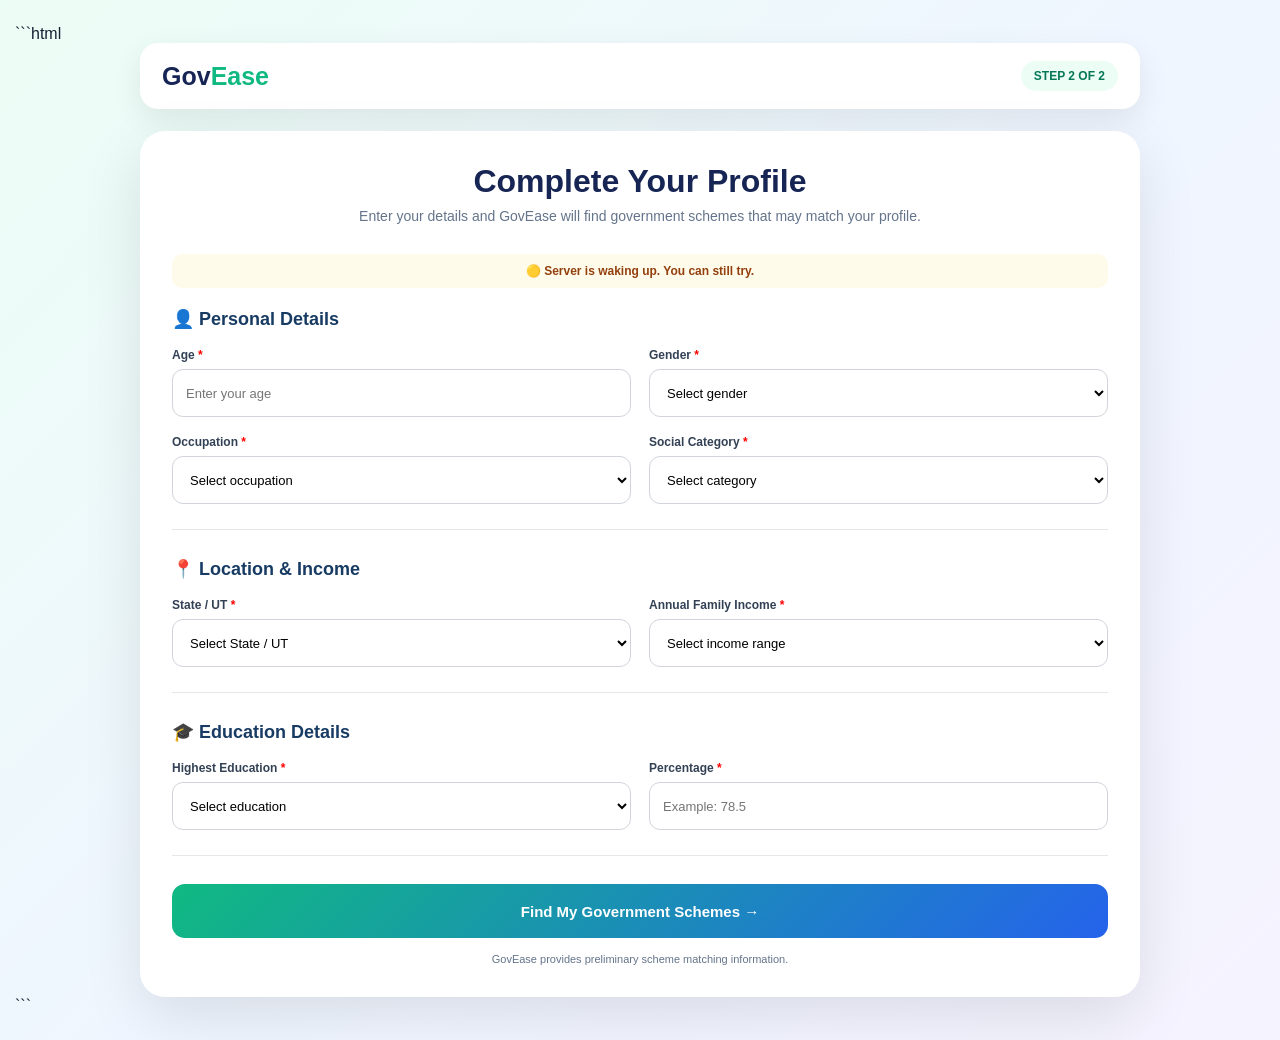
==== commit 1d21288d: "Fix details page" ====
--- a/details.html
+++ b/details.html
@@ -1,1259 +1,803 @@
+```html
 <!DOCTYPE html>
 <html lang="en">
 <head>
-    <meta charset="UTF-8">
-    <meta name="viewport" content="width=device-width, initial-scale=1.0">
-
-    <title>GovEase | Find Government Schemes</title>
-
-    <style>
-        * {
-            box-sizing: border-box;
-            margin: 0;
-            padding: 0;
-        }
-
-        body {
-            font-family: Arial, sans-serif;
-            min-height: 100vh;
-            background: linear-gradient(135deg, #ecfdf5, #eff6ff, #f5f3ff);
-            padding: 25px 15px;
-            color: #172033;
-        }
-
-        .container {
-            max-width: 1000px;
-            margin: auto;
-        }
-
-        .header {
-            background: white;
-            padding: 18px 22px;
-            border-radius: 18px;
-            display: flex;
-            justify-content: space-between;
-            align-items: center;
-            margin-bottom: 22px;
-            box-shadow: 0 10px 30px rgba(0,0,0,.08);
-        }
-
-        .logo {
-            font-size: 25px;
-            font-weight: bold;
-            color: #172554;
-        }
-
-        .logo span {
-            color: #10b981;
-        }
-
-        .step {
-            background: #ecfdf5;
-            color: #047857;
-            padding: 8px 13px;
-            border-radius: 20px;
-            font-size: 12px;
-            font-weight: bold;
-        }
-
-        .card {
-            background: white;
-            padding: 32px;
-            border-radius: 25px;
-            box-shadow: 0 20px 60px rgba(0,0,0,.10);
-        }
-
-        h1 {
-            text-align: center;
-            color: #172554;
-            margin-bottom: 8px;
-        }
-
-        .subtitle {
-            text-align: center;
-            color: #64748b;
-            margin-bottom: 30px;
-            font-size: 14px;
-        }
-
-        .section {
-            margin-bottom: 28px;
-            padding-bottom: 25px;
-            border-bottom: 1px solid #e5e7eb;
-        }
-
-        .section h2 {
-            font-size: 18px;
-            color: #173b63;
-            margin-bottom: 18px;
-        }
-
-        .grid {
-            display: grid;
-            grid-template-columns: 1fr 1fr;
-            gap: 18px;
-        }
-
-        .field {
-            display: flex;
-            flex-direction: column;
-            gap: 7px;
-        }
-
-        .full {
-            grid-column: 1 / -1;
-        }
-
-        label {
-            font-size: 12px;
-            font-weight: bold;
-            color: #334155;
-        }
-
-        .required {
-            color: red;
-        }
-
-        input,
-        select {
-            width: 100%;
-            height: 48px;
-            padding: 0 13px;
-            border: 1px solid #d1d5db;
-            border-radius: 11px;
-            outline: none;
-            font-size: 13px;
-            background: white;
-        }
-
-        input:focus,
-        select:focus {
-            border-color: #10b981;
-            box-shadow: 0 0 0 3px rgba(16,185,129,.12);
-        }
-
-        .upload {
-            border: 1px dashed #94d8bb;
-            padding: 15px;
-            border-radius: 12px;
-            background: #f0fdf4;
-        }
-
-        .upload input {
-            height: auto;
-            border: none;
-            padding: 0;
-            background: transparent;
-        }
-
-        .file-status {
-            margin-top: 7px;
-            font-size: 11px;
-        }
-
-        .button {
-            width: 100%;
-            height: 54px;
-            border: none;
-            border-radius: 13px;
-            background: linear-gradient(135deg, #10b981, #2563eb);
-            color: white;
-            font-size: 15px;
-            font-weight: bold;
-            cursor: pointer;
-        }
-
-        .button:disabled {
-            opacity: .65;
-            cursor: not-allowed;
-        }
-
-        .message {
-            display: none;
-            margin: 15px 0;
-            padding: 13px;
-            border-radius: 10px;
-            font-size: 12px;
-        }
-
-        .error {
-            color: #991b1b;
-            background: #fef2f2;
-            border: 1px solid #fecaca;
-        }
-
-        .success {
-            color: #065f46;
-            background: #ecfdf5;
-            border: 1px solid #a7f3d0;
-        }
-
-        .note {
-            text-align: center;
-            margin-top: 15px;
-            color: #64748b;
-            font-size: 11px;
-        }
-
-        .server-status {
-            margin-bottom: 20px;
-            padding: 10px;
-            border-radius: 10px;
-            text-align: center;
-            font-size: 12px;
-            font-weight: bold;
-            background: #f1f5f9;
-            color: #475569;
-        }
-
-        @media(max-width:700px) {
-            .grid {
-                grid-template-columns: 1fr;
-            }
-
-            .full {
-                grid-column: auto;
-            }
-
-            .card {
-                padding: 22px 17px;
-            }
-
-            .step {
-                display: none;
-            }
-        }
-    </style>
+<meta charset="UTF-8">
+<meta name="viewport" content="width=device-width, initial-scale=1.0">
+
+<title>GovEase | Find Government Schemes</title>
+
+<style>
+*{
+    box-sizing:border-box;
+    margin:0;
+    padding:0;
+}
+
+body{
+    font-family:Arial,sans-serif;
+    min-height:100vh;
+    background:linear-gradient(135deg,#ecfdf5,#eff6ff,#f5f3ff);
+    padding:25px 15px;
+    color:#172033;
+}
+
+.container{
+    max-width:1000px;
+    margin:auto;
+}
+
+.header{
+    background:white;
+    padding:18px 22px;
+    border-radius:18px;
+    display:flex;
+    justify-content:space-between;
+    align-items:center;
+    margin-bottom:22px;
+    box-shadow:0 10px 30px rgba(0,0,0,.08);
+}
+
+.logo{
+    font-size:25px;
+    font-weight:bold;
+    color:#172554;
+}
+
+.logo span{
+    color:#10b981;
+}
+
+.step{
+    background:#ecfdf5;
+    color:#047857;
+    padding:8px 13px;
+    border-radius:20px;
+    font-size:12px;
+    font-weight:bold;
+}
+
+.card{
+    background:white;
+    padding:32px;
+    border-radius:25px;
+    box-shadow:0 20px 60px rgba(0,0,0,.10);
+}
+
+h1{
+    text-align:center;
+    color:#172554;
+    margin-bottom:8px;
+}
+
+.subtitle{
+    text-align:center;
+    color:#64748b;
+    margin-bottom:30px;
+    font-size:14px;
+}
+
+.server-status{
+    margin-bottom:20px;
+    padding:10px;
+    border-radius:10px;
+    text-align:center;
+    font-size:12px;
+    font-weight:bold;
+    background:#f1f5f9;
+    color:#475569;
+}
+
+.section{
+    margin-bottom:28px;
+    padding-bottom:25px;
+    border-bottom:1px solid #e5e7eb;
+}
+
+.section h2{
+    font-size:18px;
+    color:#173b63;
+    margin-bottom:18px;
+}
+
+.grid{
+    display:grid;
+    grid-template-columns:1fr 1fr;
+    gap:18px;
+}
+
+.field{
+    display:flex;
+    flex-direction:column;
+    gap:7px;
+}
+
+label{
+    font-size:12px;
+    font-weight:bold;
+    color:#334155;
+}
+
+.required{
+    color:red;
+}
+
+input,select{
+    width:100%;
+    height:48px;
+    padding:0 13px;
+    border:1px solid #d1d5db;
+    border-radius:11px;
+    outline:none;
+    font-size:13px;
+    background:white;
+}
+
+input:focus,select:focus{
+    border-color:#10b981;
+    box-shadow:0 0 0 3px rgba(16,185,129,.12);
+}
+
+.button{
+    width:100%;
+    height:54px;
+    border:none;
+    border-radius:13px;
+    background:linear-gradient(135deg,#10b981,#2563eb);
+    color:white;
+    font-size:15px;
+    font-weight:bold;
+    cursor:pointer;
+}
+
+.button:disabled{
+    opacity:.65;
+    cursor:not-allowed;
+}
+
+.message{
+    display:none;
+    margin:15px 0;
+    padding:13px;
+    border-radius:10px;
+    font-size:12px;
+}
+
+.error{
+    color:#991b1b;
+    background:#fef2f2;
+    border:1px solid #fecaca;
+}
+
+.success{
+    color:#065f46;
+    background:#ecfdf5;
+    border:1px solid #a7f3d0;
+}
+
+.note{
+    text-align:center;
+    margin-top:15px;
+    color:#64748b;
+    font-size:11px;
+}
+
+@media(max-width:700px){
+    .grid{
+        grid-template-columns:1fr;
+    }
+
+    .card{
+        padding:22px 17px;
+    }
+
+    .step{
+        display:none;
+    }
+}
+</style>
 </head>
 
 <body>
 
 <div class="container">
 
-    <div class="header">
-
-        <div class="logo">
-            Gov<span>Ease</span>
-        </div>
-
-        <div class="step">
-            STEP 2 OF 2
-        </div>
-
-    </div>
-
-
-    <div class="card">
-
-        <h1>Complete Your Profile</h1>
-
-        <p class="subtitle">
-            Enter your details and GovEase will find government schemes
-            that may match your profile.
-        </p>
-
-
-        <!-- SERVER STATUS -->
-
-        <div id="serverStatus" class="server-status">
-            🔄 Connecting to GovEase server...
-        </div>
-
-
-        <!-- PERSONAL DETAILS -->
-
-        <div class="section">
-
-            <h2>👤 Personal Details</h2>
-
-            <div class="grid">
-
-                <div class="field">
-
-                    <label>
-                        Age <span class="required">*</span>
-                    </label>
-
-                    <input
-                        id="age"
-                        type="number"
-                        min="1"
-                        max="120"
-                        placeholder="Enter your age"
-                    >
-
-                </div>
-
-
-                <div class="field">
-
-                    <label>
-                        Gender <span class="required">*</span>
-                    </label>
-
-                    <select id="gender">
-
-                        <option value="">
-                            Select gender
-                        </option>
-
-                        <option value="Male">
-                            Male
-                        </option>
-
-                        <option value="Female">
-                            Female
-                        </option>
-
-                        <option value="Other">
-                            Other
-                        </option>
-
-                    </select>
-
-                </div>
-
-
-                <div class="field">
-
-                    <label>
-                        Occupation <span class="required">*</span>
-                    </label>
-
-                    <select id="occupation">
-
-                        <option value="">
-                            Select occupation
-                        </option>
-
-                        <option value="student">
-                            Student
-                        </option>
-
-                        <option value="farmer">
-                            Farmer
-                        </option>
-
-                        <option value="worker">
-                            Worker
-                        </option>
-
-                        <option value="business">
-                            Business
-                        </option>
-
-                        <option value="unemployed">
-                            Unemployed
-                        </option>
-
-                        <option value="other">
-                            Other
-                        </option>
-
-                    </select>
-
-                </div>
-
-
-                <div class="field">
-
-                    <label>
-                        Social Category <span class="required">*</span>
-                    </label>
-
-                    <select id="category">
-
-                        <option value="">
-                            Select category
-                        </option>
-
-                        <option value="General">
-                            General
-                        </option>
-
-                        <option value="OBC">
-                            OBC
-                        </option>
-
-                        <option value="SC">
-                            SC
-                        </option>
-
-                        <option value="ST">
-                            ST
-                        </option>
-
-                        <option value="Other">
-                            Other
-                        </option>
-
-                    </select>
-
-                </div>
-
-            </div>
-
-        </div>
-
-
-        <!-- LOCATION -->
-
-        <div class="section">
-
-            <h2>📍 Location & Income</h2>
-
-            <div class="grid">
-
-                <div class="field">
-
-                    <label>
-                        State / UT <span class="required">*</span>
-                    </label>
-
-                    <select id="state">
-
-                        <option value="">
-                            Select State / UT
-                        </option>
-
-                        <option>Uttar Pradesh</option>
-                        <option>Delhi</option>
-                        <option>Maharashtra</option>
-                        <option>Bihar</option>
-                        <option>Madhya Pradesh</option>
-                        <option>Rajasthan</option>
-                        <option>Haryana</option>
-                        <option>Punjab</option>
-                        <option>Gujarat</option>
-                        <option>West Bengal</option>
-                        <option>Karnataka</option>
-                        <option>Tamil Nadu</option>
-                        <option>Telangana</option>
-                        <option>Andhra Pradesh</option>
-                        <option>Kerala</option>
-                        <option>Odisha</option>
-                        <option>Jharkhand</option>
-                        <option>Chhattisgarh</option>
-                        <option>Uttarakhand</option>
-                        <option>Himachal Pradesh</option>
-                        <option>Assam</option>
-                        <option>Jammu and Kashmir</option>
-                        <option>Other</option>
-
-                    </select>
-
-                </div>
-
-
-                <div class="field">
-
-                    <label>
-                        Annual Family Income
-                        <span class="required">*</span>
-                    </label>
-
-                    <select id="income">
-
-                        <option value="">
-                            Select income range
-                        </option>
-
-                        <option value="below_1_lakh">
-                            Below ₹1 Lakh
-                        </option>
-
-                        <option value="1_2_lakh">
-                            ₹1–2 Lakh
-                        </option>
-
-                        <option value="2_5_lakh">
-                            ₹2–5 Lakh
-                        </option>
-
-                        <option value="5_8_lakh">
-                            ₹5–8 Lakh
-                        </option>
-
-                        <option value="above_8_lakh">
-                            Above ₹8 Lakh
-                        </option>
-
-                    </select>
-
-                </div>
-
-            </div>
-
-        </div>
-
-
-        <!-- EDUCATION -->
-
-        <div class="section">
-
-            <h2>🎓 Education Details</h2>
-
-            <div class="grid">
-
-                <div class="field">
-
-                    <label>
-                        Highest Education
-                        <span class="required">*</span>
-                    </label>
-
-                    <select id="education">
-
-                        <option value="">
-                            Select education
-                        </option>
-
-                        <option value="10th">
-                            10th
-                        </option>
-
-                        <option value="12th">
-                            12th
-                        </option>
-
-                        <option value="diploma">
-                            Diploma
-                        </option>
-
-                        <option value="graduate">
-                            Graduate
-                        </option>
-
-                        <option value="postgraduate">
-                            Postgraduate
-                        </option>
-
-                    </select>
-
-                </div>
-
-
-                <div class="field">
-
-                    <label>
-                        Percentage
-                        <span class="required">*</span>
-                    </label>
-
-                    <input
-                        id="percentage"
-                        type="number"
-                        min="0"
-                        max="100"
-                        step="0.01"
-                        placeholder="Example: 78.5"
-                    >
-
-                </div>
-
-            </div>
-
-        </div>
-
-
-        <!-- DOCUMENTS -->
-
-        <div class="section">
-
-            <h2>📄 Documents</h2>
-
-            <div class="grid">
-
-                <div class="field full">
-
-                    <label>
-                        Marksheet
-                    </label>
-
-                    <div class="upload">
-
-                        <input
-                            id="marksheet"
-                            type="file"
-                            accept=".jpg,.jpeg,.png,.pdf"
-                        >
-
-                        <div
-                            id="marksheetStatus"
-                            class="file-status">
-                        </div>
-
-                    </div>
-
-                </div>
-
-
-                <div class="field full">
-
-                    <label>
-                        Aadhaar / Valid ID
-                    </label>
-
-                    <div class="upload">
-
-                        <input
-                            id="aadhaar"
-                            type="file"
-                            accept=".jpg,.jpeg,.png,.pdf"
-                        >
-
-                        <div
-                            id="aadhaarStatus"
-                            class="file-status">
-                        </div>
-
-                    </div>
-
-                </div>
-
-
-                <div class="field full">
-
-                    <label>
-                        Student ID Card
-                    </label>
-
-                    <div class="upload">
-
-                        <input
-                            id="studentId"
-                            type="file"
-                            accept=".jpg,.jpeg,.png,.pdf"
-                        >
-
-                        <div
-                            id="studentIdStatus"
-                            class="file-status">
-                        </div>
-
-                    </div>
-
-                </div>
-
-            </div>
-
-        </div>
-
-
-        <div
-            id="errorBox"
-            class="message error">
-        </div>
-
-
-        <div
-            id="successBox"
-            class="message success">
-        </div>
-
-
-        <button
-            id="submitBtn"
-            class="button">
-
-            Find My Government Schemes →
-
-        </button>
-
-
-        <div class="note">
-            GovEase provides preliminary scheme matching information.
-        </div>
-
-    </div>
-
-</div>
-
+<div class="header">
+    <div class="logo">Gov<span>Ease</span></div>
+    <div class="step">STEP 2 OF 2</div>
+</div>
+
+<div class="card">
+
+<h1>Complete Your Profile</h1>
+
+<p class="subtitle">
+Enter your details and GovEase will find government schemes
+that may match your profile.
+</p>
+
+<div id="serverStatus" class="server-status">
+🔄 Connecting to GovEase server...
+</div>
+
+<div class="section">
+
+<h2>👤 Personal Details</h2>
+
+<div class="grid">
+
+<div class="field">
+<label>Age <span class="required">*</span></label>
+<input id="age" type="number" min="1" max="120"
+placeholder="Enter your age">
+</div>
+
+<div class="field">
+<label>Gender <span class="required">*</span></label>
+
+<select id="gender">
+<option value="">Select gender</option>
+<option value="Male">Male</option>
+<option value="Female">Female</option>
+<option value="Other">Other</option>
+</select>
+</div>
+
+<div class="field">
+<label>Occupation <span class="required">*</span></label>
+
+<select id="occupation">
+<option value="">Select occupation</option>
+<option value="student">Student</option>
+<option value="farmer">Farmer</option>
+<option value="worker">Worker</option>
+<option value="business">Business</option>
+<option value="unemployed">Unemployed</option>
+<option value="other">Other</option>
+</select>
+</div>
+
+<div class="field">
+<label>Social Category <span class="required">*</span></label>
+
+<select id="category">
+<option value="">Select category</option>
+<option value="General">General</option>
+<option value="OBC">OBC</option>
+<option value="SC">SC</option>
+<option value="ST">ST</option>
+<option value="Other">Other</option>
+</select>
+</div>
+
+</div>
+</div>
+
+<div class="section">
+
+<h2>📍 Location & Income</h2>
+
+<div class="grid">
+
+<div class="field">
+<label>State / UT <span class="required">*</span></label>
+
+<select id="state">
+<option value="">Select State / UT</option>
+<option>Uttar Pradesh</option>
+<option>Delhi</option>
+<option>Maharashtra</option>
+<option>Bihar</option>
+<option>Madhya Pradesh</option>
+<option>Rajasthan</option>
+<option>Haryana</option>
+<option>Punjab</option>
+<option>Gujarat</option>
+<option>West Bengal</option>
+<option>Karnataka</option>
+<option>Tamil Nadu</option>
+<option>Telangana</option>
+<option>Andhra Pradesh</option>
+<option>Kerala</option>
+<option>Odisha</option>
+<option>Jharkhand</option>
+<option>Chhattisgarh</option>
+<option>Uttarakhand</option>
+<option>Himachal Pradesh</option>
+<option>Assam</option>
+<option>Jammu and Kashmir</option>
+<option>Other</option>
+</select>
+</div>
+
+<div class="field">
+<label>Annual Family Income <span class="required">*</span></label>
+
+<select id="income">
+<option value="">Select income range</option>
+<option value="below_1_lakh">Below ₹1 Lakh</option>
+<option value="1_2_lakh">₹1–2 Lakh</option>
+<option value="2_5_lakh">₹2–5 Lakh</option>
+<option value="5_8_lakh">₹5–8 Lakh</option>
+<option value="above_8_lakh">Above ₹8 Lakh</option>
+</select>
+</div>
+
+</div>
+</div>
+
+<div class="section">
+
+<h2>🎓 Education Details</h2>
+
+<div class="grid">
+
+<div class="field">
+<label>Highest Education <span class="required">*</span></label>
+
+<select id="education">
+<option value="">Select education</option>
+<option value="10th">10th</option>
+<option value="12th">12th</option>
+<option value="diploma">Diploma</option>
+<option value="graduate">Graduate</option>
+<option value="postgraduate">Postgraduate</option>
+</select>
+</div>
+
+<div class="field">
+<label>Percentage <span class="required">*</span></label>
+
+<input
+id="percentage"
+type="number"
+min="0"
+max="100"
+step="0.01"
+placeholder="Example: 78.5">
+</div>
+
+</div>
+</div>
+
+<div id="errorBox" class="message error"></div>
+
+<div id="successBox" class="message success"></div>
+
+<button id="submitBtn" class="button">
+Find My Government Schemes →
+</button>
+
+<div class="note">
+GovEase provides preliminary scheme matching information.
+</div>
+
+</div>
+</div>
 
 <script>
 
-    /*
-    =====================================================
-    IMPORTANT
-    =====================================================
-
-    This is the LIVE Render backend.
-
-    DO NOT change this to:
-    localhost
-    127.0.0.1
-    192.168.x.x
-
-    This URL works from different laptops and mobiles
-    when the frontend is hosted online.
-    =====================================================
-    */
-
-    const API_BASE =
-        "https://backend-7d9i.onrender.com";
-
-
-    const submitBtn =
-        document.getElementById("submitBtn");
-
-    const errorBox =
-        document.getElementById("errorBox");
-
-    const successBox =
-        document.getElementById("successBox");
-
-    const serverStatus =
-        document.getElementById("serverStatus");
-
-
-    /*
-    =====================================================
-    SHOW ERROR
-    =====================================================
-    */
-
-    function showError(message) {
-
-        errorBox.textContent = message;
-
-        errorBox.style.display = "block";
-
-        successBox.style.display = "none";
-
-        errorBox.scrollIntoView({
-            behavior: "smooth",
-            block: "center"
-        });
+/* ==========================================
+   LIVE RENDER BACKEND
+========================================== */
+
+const API_BASE =
+    "https://backend-7d9i.onrender.com";
+
+
+const submitBtn =
+    document.getElementById("submitBtn");
+
+const errorBox =
+    document.getElementById("errorBox");
+
+const successBox =
+    document.getElementById("successBox");
+
+const serverStatus =
+    document.getElementById("serverStatus");
+
+
+/* ==========================================
+   MESSAGES
+========================================== */
+
+function showError(message){
+
+    errorBox.textContent = message;
+
+    errorBox.style.display = "block";
+
+    successBox.style.display = "none";
+}
+
+
+function showSuccess(message){
+
+    successBox.textContent = message;
+
+    successBox.style.display = "block";
+
+    errorBox.style.display = "none";
+}
+
+
+function clearMessages(){
+
+    errorBox.style.display = "none";
+
+    successBox.style.display = "none";
+}
+
+
+/* ==========================================
+   CHECK BACKEND
+========================================== */
+
+async function checkServer(){
+
+    try{
+
+        const response =
+            await fetch(API_BASE + "/", {
+                method:"GET",
+                cache:"no-store"
+            });
+
+        if(!response.ok){
+            throw new Error("Backend unavailable");
+        }
+
+        serverStatus.textContent =
+            "🟢 GovEase server connected";
+
+        serverStatus.style.background =
+            "#ecfdf5";
+
+        serverStatus.style.color =
+            "#047857";
+
+    }catch(error){
+
+        console.error(
+            "Server check:",
+            error
+        );
+
+        serverStatus.textContent =
+            "🟡 Server is waking up. You can still try.";
+
+        serverStatus.style.background =
+            "#fffbeb";
+
+        serverStatus.style.color =
+            "#92400e";
     }
-
-
-    /*
-    =====================================================
-    SHOW SUCCESS
-    =====================================================
-    */
-
-    function showSuccess(message) {
-
-        successBox.textContent = message;
-
-        successBox.style.display = "block";
-
-        errorBox.style.display = "none";
-    }
-
-
-    /*
-    =====================================================
-    CLEAR MESSAGES
-    =====================================================
-    */
-
-    function clearMessages() {
-
-        errorBox.style.display = "none";
-
-        successBox.style.display = "none";
-    }
-
-
-    /*
-    =====================================================
-    SAFE JSON
-    =====================================================
-    */
-
-    async function getJsonResponse(response) {
-
-        const text =
-            await response.text();
-
-        let data;
-
-        try {
-
-            data =
-                JSON.parse(text);
-
-        } catch (error) {
-
-            console.error(
-                "Server response:",
-                text
-            );
-
-            throw new Error(
-                "Server returned an invalid response."
-            );
-        }
-
-        return data;
-    }
-
-
-    /*
-    =====================================================
-    FILE STATUS
-    =====================================================
-    */
-
-    function setupFile(
-        inputId,
-        statusId
-    ) {
-
-        const input =
-            document.getElementById(inputId);
-
-        const status =
-            document.getElementById(statusId);
-
-
-        input.addEventListener(
-            "change",
-            () => {
-
-                const file =
-                    input.files[0];
-
-
-                if (!file) {
-
-                    status.textContent = "";
-
-                    return;
-                }
-
-
-                if (
-                    file.size >
-                    5 * 1024 * 1024
-                ) {
-
-                    input.value = "";
-
-                    status.textContent =
-                        "❌ File must be below 5 MB.";
-
-                    status.style.color =
-                        "#dc2626";
-
-                    return;
-                }
-
-
-                status.textContent =
-                    "✓ " + file.name;
-
-                status.style.color =
-                    "#059669";
-
-            }
-        );
-    }
-
-
-    setupFile(
-        "marksheet",
-        "marksheetStatus"
-    );
-
-    setupFile(
-        "aadhaar",
-        "aadhaarStatus"
-    );
-
-    setupFile(
-        "studentId",
-        "studentIdStatus"
-    );
-
-
-    /*
-    =====================================================
-    CHECK LIVE RENDER SERVER
-    =====================================================
-    */
-
-    async function checkServer() {
-
-        try {
+}
+
+
+/* Start server check */
+
+checkServer();
+
+
+/* ==========================================
+   SUBMIT PROFILE
+========================================== */
+
+submitBtn.addEventListener(
+    "click",
+    async function(){
+
+        clearMessages();
+
+
+        /* GET VALUES */
+
+        const age =
+            Number(
+                document.getElementById("age").value
+            );
+
+        const gender =
+            document.getElementById("gender").value;
+
+        const occupation =
+            document.getElementById("occupation").value;
+
+        const category =
+            document.getElementById("category").value;
+
+        const state =
+            document.getElementById("state").value;
+
+        const income =
+            document.getElementById("income").value;
+
+        const education =
+            document.getElementById("education").value;
+
+        const percentage =
+            Number(
+                document.getElementById("percentage").value
+            );
+
+
+        /* ======================================
+           VALIDATION
+        ====================================== */
+
+        if(!age || age < 1 || age > 120){
+
+            showError(
+                "Please enter a valid age."
+            );
+
+            return;
+        }
+
+
+        if(!gender){
+
+            showError(
+                "Please select gender."
+            );
+
+            return;
+        }
+
+
+        if(!occupation){
+
+            showError(
+                "Please select occupation."
+            );
+
+            return;
+        }
+
+
+        if(!category){
+
+            showError(
+                "Please select social category."
+            );
+
+            return;
+        }
+
+
+        if(!state){
+
+            showError(
+                "Please select State / UT."
+            );
+
+            return;
+        }
+
+
+        if(!income){
+
+            showError(
+                "Please select annual family income."
+            );
+
+            return;
+        }
+
+
+        if(!education){
+
+            showError(
+                "Please select education."
+            );
+
+            return;
+        }
+
+
+        if(
+            Number.isNaN(percentage) ||
+            percentage < 0 ||
+            percentage > 100
+        ){
+
+            showError(
+                "Please enter a valid percentage."
+            );
+
+            return;
+        }
+
+
+        /* ======================================
+           CREATE PROFILE
+        ====================================== */
+
+        const profile = {
+
+            age: age,
+
+            gender: gender,
+
+            occupation: occupation,
+
+            category: category,
+
+            state: state,
+
+            income: income,
+
+            education: education,
+
+            percentage: percentage
+        };
+
+
+        /* ======================================
+           BUTTON LOADING
+        ====================================== */
+
+        submitBtn.disabled = true;
+
+        submitBtn.textContent =
+            "Finding Suitable Schemes...";
+
+
+        try{
+
+            /* ==================================
+               SEND TO RENDER
+            ================================== */
 
             const response =
                 await fetch(
-                    API_BASE + "/",
+                    API_BASE +
+                    "/api/check-eligibility",
                     {
-                        method: "GET"
+
+                        method:"POST",
+
+                        headers:{
+                            "Content-Type":
+                                "application/json",
+
+                            "Accept":
+                                "application/json"
+                        },
+
+                        body:
+                            JSON.stringify(profile)
                     }
                 );
 
 
-            if (!response.ok) {
+            /* ==================================
+               READ RESPONSE
+            ================================== */
+
+            const text =
+                await response.text();
+
+
+            let result;
+
+
+            try{
+
+                result =
+                    JSON.parse(text);
+
+            }catch(parseError){
+
+                console.error(
+                    "Invalid backend response:",
+                    text
+                );
 
                 throw new Error(
-                    "Server is not responding."
+                    "Server returned an invalid response."
                 );
             }
 
 
-            serverStatus.textContent =
-                "🟢 GovEase server connected";
-
-            serverStatus.style.background =
-                "#ecfdf5";
-
-            serverStatus.style.color =
-                "#047857";
-
-
-            return true;
-
-        } catch (error) {
-
-            console.error(error);
-
-            serverStatus.textContent =
-                "🔴 Unable to connect to GovEase server";
-
-            serverStatus.style.background =
-                "#fef2f2";
-
-            serverStatus.style.color =
-                "#b91c1c";
-
-
-            return false;
-        }
+            console.log(
+                "GovEase API Result:",
+                result
+            );
+
+
+            /* ==================================
+               API ERROR
+            ================================== */
+
+            if(!response.ok){
+
+                throw new Error(
+                    result.message ||
+                    "Eligibility check failed."
+                );
+            }
+
+
+            /* ==================================
+               SAVE DATA
+            ================================== */
+
+            localStorage.setItem(
+                "goveaseProfile",
+                JSON.stringify(profile)
+            );
+
+
+            localStorage.setItem(
+                "goveaseResults",
+                JSON.stringify(result)
+            );
+
+
+            /* ==================================
+               SUCCESS
+            ================================== */
+
+            showSuccess(
+                "✅ Schemes found successfully! Opening results..."
+            );
+
+
+            /* ==================================
+               OPEN EXISTING RESULTS PAGE
+            ================================== */
+
+            setTimeout(
+                function(){
+
+                    window.location.href =
+                        "eligibility.html";
+
+                },
+                700
+            );
+
+
+        }catch(error){
+
+            console.error(
+                "GovEase Error:",
+                error
+            );
+
+
+            let message =
+                error.message;
+
+
+            if(
+                error instanceof TypeError
+            ){
+
+                message =
+                    "Failed to connect with GovEase server. Please wait a few seconds and try again.";
+            }
+
+
+            showError(message);
+
+
+            submitBtn.disabled =
+                false;
+
+
+            submitBtn.textContent =
+                "Find My Government Schemes →";
+        }
+
     }
-
-
-    /*
-    =====================================================
-    CHECK SERVER WHEN PAGE OPENS
-    =====================================================
-    */
-
-    checkServer();
-
-
-    /*
-    =====================================================
-    MAIN SUBMIT
-    =====================================================
-    */
-
-    submitBtn.addEventListener(
-        "click",
-        async () => {
-
-            clearMessages();
-
-
-            const age =
-                Number(
-                    document.getElementById("age").value
-                );
-
-
-            const gender =
-                document.getElementById("gender").value;
-
-
-            const occupation =
-                document.getElementById("occupation").value;
-
-
-            const category =
-                document.getElementById("category").value;
-
-
-            const state =
-                document.getElementById("state").value;
-
-
-            const income =
-                document.getElementById("income").value;
-
-
-            const education =
-                document.getElementById("education").value;
-
-
-            const percentage =
-                Number(
-                    document.getElementById("percentage").value
-                );
-
-
-            /*
-            =============================================
-            VALIDATION
-            =============================================
-            */
-
-            if (
-                !age ||
-                age < 1 ||
-                age > 120
-            ) {
-
-                showError(
-                    "Please enter a valid age."
-                );
-
-                return;
-            }
-
-
-            if (!gender) {
-
-                showError(
-                    "Please select gender."
-                );
-
-                return;
-            }
-
-
-            if (!occupation) {
-
-                showError(
-                    "Please select occupation."
-                );
-
-                return;
-            }
-
-
-            if (!category) {
-
-                showError(
-                    "Please select social category."
-                );
-
-                return;
-            }
-
-
-            if (!state) {
-
-                showError(
-                    "Please select State / UT."
-                );
-
-                return;
-            }
-
-
-            if (!income) {
-
-                showError(
-                    "Please select annual family income."
-                );
-
-                return;
-            }
-
-
-            if (!education) {
-
-                showError(
-                    "Please select education."
-                );
-
-                return;
-            }
-
-
-            if (
-                Number.isNaN(percentage) ||
-                percentage < 0 ||
-                percentage > 100
-            ) {
-
-                showError(
-                    "Please enter a valid percentage."
-                );
-
-                return;
-            }
-
-
-            /*
-            =============================================
-            PROFILE
-            =============================================
-            */
-
-            const profile = {
-
-                age: age,
-
-                gender: gender,
-
-                occupation: occupation,
-
-                category: category,
-
-                state: state,
-
-                income: income,
-
-                education: education,
-
-                percentage: percentage,
-
-                documents: {
-
-                    aadhaar:
-                        Boolean(
-                            document
-                            .getElementById("aadhaar")
-                            .files[0]
-                        ),
-
-                    marksheet:
-                        Boolean(
-                            document
-                            .getElementById("marksheet")
-                            .files[0]
-                        ),
-
-                    studentId:
-                        Boolean(
-                            document
-                            .getElementById("studentId")
-                            .files[0]
-                        )
-                }
-            };
-
-
-            /*
-            =============================================
-            BUTTON LOADING
-            =============================================
-            */
-
-            submitBtn.disabled = true;
-
-            submitBtn.textContent =
-                "Finding Suitable Schemes...";
-
-
-            try {
-
-                /*
-                =========================================
-                SEND PROFILE TO RENDER
-                =========================================
-                */
-
-                const response =
-                    await fetch(
-                        API_BASE +
-                        "/api/check-eligibility",
-                        {
-
-                            method: "POST",
-
-                            headers: {
-
-                                "Content-Type":
-                                    "application/json"
-                            },
-
-                            body:
-                                JSON.stringify(profile)
-                        }
-                    );
-
-
-                const result =
-                    await getJsonResponse(response);
-
-
-                console.log(
-                    "GovEase API Result:",
-                    result
-                );
-
-
-                if (!response.ok) {
-
-                    throw new Error(
-                        result.message ||
-                        "Eligibility check failed."
-                    );
-                }
-
-
-                /*
-                =========================================
-                SAVE RESULT
-                =========================================
-                */
-
-                localStorage.setItem(
-                    "goveaseProfile",
-                    JSON.stringify(profile)
-                );
-
-
-                localStorage.setItem(
-                    "goveaseResults",
-                    JSON.stringify(result)
-                );
-
-
-                showSuccess(
-                    "✅ Schemes found successfully! Opening results..."
-                );
-
-
-                /*
-                =========================================
-                OPEN RESULTS
-                =========================================
-                */
-
-                setTimeout(
-                    () => {
-
-                        window.location.href =
-                            "eligibility.html";
-
-                    },
-                    700
-                );
-
-
-            } catch (error) {
-
-                console.error(
-                    "GovEase Error:",
-                    error
-                );
-
-
-                showError(
-                    error.message ||
-                    "Unable to connect with GovEase server."
-                );
-
-
-                submitBtn.disabled =
-                    false;
-
-
-                submitBtn.textContent =
-                    "Find My Government Schemes →";
-            }
-
-        }
-    );
+);
 
 </script>
 
 </body>
-</html>+</html>
+```
